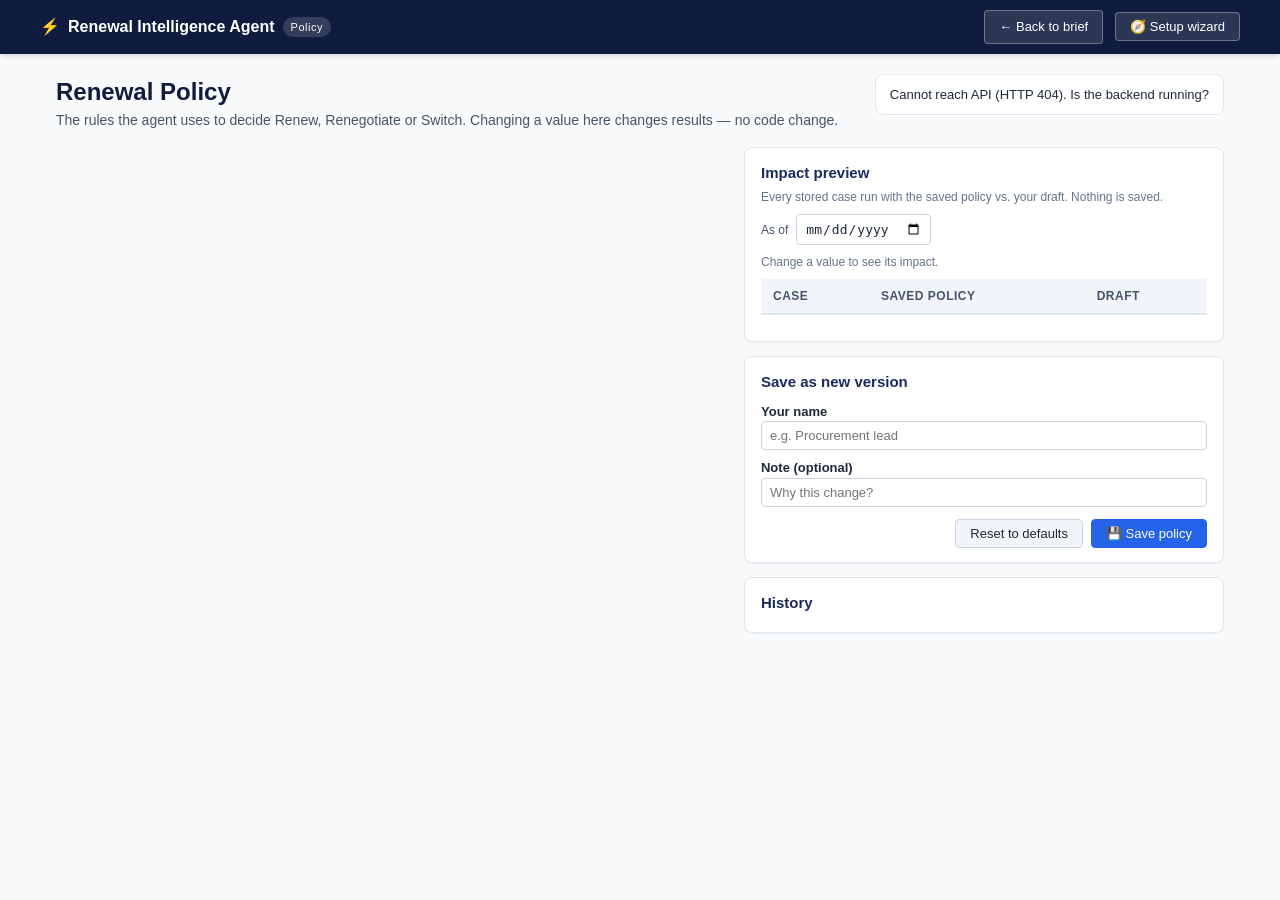
==== frontend/policy.html @ fc490378 "feat(M1.10): Policy settings page, first-run wizard and rule-check strip - policy.html/policy.js: gr" ====
<!DOCTYPE html>
<html lang="en">
<head>
  <meta charset="UTF-8">
  <meta name="viewport" content="width=device-width, initial-scale=1.0">
  <title>Renewal Policy — Settings</title>
  <link rel="stylesheet" href="style.css">
</head>
<body>

  <header class="top-nav">
    <div class="nav-container">
      <div class="nav-brand">
        <span class="agent-icon">⚡</span>
        <strong>Renewal Intelligence Agent</strong>
        <span class="poc-badge">Policy</span>
      </div>
      <div class="nav-controls">
        <a class="nav-link-btn" href="index.html">← Back to brief</a>
        <button id="wizardBtn" title="Answer the key questions step by step">🧭 Setup wizard</button>
      </div>
    </div>
  </header>

  <main class="policy-page">
    <section class="policy-head">
      <div>
        <h1>Renewal Policy</h1>
        <p class="subtitle">The rules the agent uses to decide Renew, Renegotiate or Switch. Changing a value here changes results — no code change.</p>
      </div>
      <div class="policy-version-box" id="versionBox">Loading…</div>
    </section>

    <div class="policy-layout">
      <form id="policyForm" class="policy-form" autocomplete="off">
        <!-- Groups rendered by policy.js -->
      </form>

      <aside class="policy-side">
        <div class="policy-card">
          <h3>Impact preview</h3>
          <p class="policy-muted">Every stored case run with the saved policy vs. your draft. Nothing is saved.</p>
          <label class="policy-inline">As of
            <input type="date" id="previewAsOf">
          </label>
          <div id="previewSummary" class="policy-muted">Change a value to see its impact.</div>
          <table class="data-table policy-preview-table" id="previewTable">
            <thead><tr><th>Case</th><th>Saved policy</th><th>Draft</th></tr></thead>
            <tbody></tbody>
          </table>
        </div>

        <div class="policy-card">
          <h3>Save as new version</h3>
          <label class="policy-field-label" for="savedBy">Your name</label>
          <input type="text" id="savedBy" class="policy-text" placeholder="e.g. Procurement lead" maxlength="80">
          <label class="policy-field-label" for="saveNote">Note (optional)</label>
          <input type="text" id="saveNote" class="policy-text" placeholder="Why this change?" maxlength="200">
          <div id="policyErrors" class="policy-errors" hidden></div>
          <div class="policy-actions">
            <button type="button" id="resetDefaultsBtn">Reset to defaults</button>
            <button type="button" id="saveBtn" class="btn-primary">💾 Save policy</button>
          </div>
          <div id="saveStatus" class="policy-muted"></div>
        </div>

        <div class="policy-card">
          <h3>History</h3>
          <ul id="historyList" class="policy-history"></ul>
        </div>
      </aside>
    </div>
  </main>

  <!-- First-run wizard -->
  <div id="wizardModal" class="flow-modal-backdrop" style="display: none;">
    <div class="flow-modal-dialog wizard-dialog">
      <div class="flow-modal-header">
        <div class="flow-modal-title">
          <span class="icon">🧭</span>
          <h3 id="wizardTitle">Set up your renewal policy</h3>
        </div>
        <button id="closeWizardBtn" class="flow-modal-close" title="Close">&times;</button>
      </div>
      <div class="flow-modal-body">
        <div class="wizard-progress" id="wizardProgress"></div>
        <div id="wizardStep"></div>
        <div class="policy-actions">
          <button type="button" id="wizardBackBtn">← Back</button>
          <button type="button" id="wizardNextBtn" class="btn-primary">Next →</button>
        </div>
      </div>
    </div>
  </div>

  <script src="policy.js"></script>
</body>
</html>
---- frontend/style.css ----
/* ==========================================================================
   IT Vendor Renewal — Executive Decision Brief Stylesheet
   Pure Vanilla CSS (No Frameworks)
   ========================================================================== */

:root {
  --navy-dark: #0f1c3f;
  --navy-primary: #1a2a5e;
  --navy-light: #2c3e75;
  --blue-accent: #2563eb;
  --blue-soft: #eff6ff;
  --slate-dark: #1e293b;
  --slate-medium: #475569;
  --slate-light: #64748b;
  --border-color: #e2e8f0;
  --bg-page: #f8fafc;
  --bg-card: #ffffff;
  
  /* Status Colors */
  --red-bg: #fee2e2;
  --red-text: #991b1b;
  --red-border: #fca5a5;
  
  --amber-bg: #fef3c7;
  --amber-text: #92400e;
  --amber-border: #fcd34d;
  
  --green-bg: #dcfce7;
  --green-text: #166534;
  --green-border: #86efac;

  --neutral-bg: #f1f5f9;
  --neutral-text: #334155;
  --neutral-border: #cbd5e1;

  --shadow-sm: 0 1px 2px 0 rgba(0, 0, 0, 0.05);
  --shadow-md: 0 4px 6px -1px rgba(0, 0, 0, 0.1), 0 2px 4px -2px rgba(0, 0, 0, 0.1);
  --radius-sm: 4px;
  --radius-md: 8px;
  --radius-lg: 12px;
}

* {
  box-sizing: border-box;
  margin: 0;
  padding: 0;
}

body {
  font-family: -apple-system, BlinkMacSystemFont, "Segoe UI", Roboto, Helvetica, Arial, sans-serif;
  color: var(--slate-dark);
  background-color: var(--bg-page);
  line-height: 1.5;
  font-size: 14px;
  -webkit-font-smoothing: antialiased;
}

/* ==========================================================================
   Top Navigation Bar & State Machine Audit
   ========================================================================== */

.top-nav {
  background-color: var(--navy-dark);
  color: #ffffff;
  padding: 10px 24px;
  position: sticky;
  top: 0;
  z-index: 100;
  box-shadow: var(--shadow-md);
}

.nav-container {
  max-width: 1200px;
  margin: 0 auto;
  display: flex;
  align-items: center;
  justify-content: space-between;
}

.nav-brand {
  display: flex;
  align-items: center;
  gap: 8px;
  font-size: 16px;
}

.poc-badge {
  background-color: rgba(255, 255, 255, 0.15);
  padding: 2px 8px;
  border-radius: 12px;
  font-size: 11px;
  letter-spacing: 0.5px;
}

.nav-controls {
  display: flex;
  align-items: center;
  gap: 12px;
}

.nav-controls label {
  font-size: 13px;
  color: #cbd5e1;
}

.nav-controls select {
  padding: 6px 12px;
  border-radius: var(--radius-sm);
  border: 1px solid rgba(255, 255, 255, 0.2);
  background: rgba(255, 255, 255, 0.1);
  color: #ffffff;
  font-size: 13px;
  outline: none;
  cursor: pointer;
}

.nav-controls input[type="date"] {
  padding: 5px 8px;
  border-radius: var(--radius-sm);
  border: 1px solid rgba(255, 255, 255, 0.2);
  background: rgba(255, 255, 255, 0.1);
  color: #ffffff;
  font-size: 13px;
  color-scheme: dark;
}

.nav-controls select option {
  background: var(--navy-dark);
  color: #ffffff;
}

button {
  padding: 6px 14px;
  border-radius: var(--radius-sm);
  border: 1px solid rgba(255, 255, 255, 0.3);
  background: rgba(255, 255, 255, 0.12);
  color: #ffffff;
  font-size: 13px;
  font-weight: 500;
  cursor: pointer;
  transition: all 0.2s ease;
}

button:hover {
  background: rgba(255, 255, 255, 0.25);
}

button.btn-primary {
  background-color: var(--blue-accent);
  border-color: var(--blue-accent);
}

button.btn-primary:hover {
  background-color: #1d4ed8;
}

/* State Machine Pipeline Execution Bar */
.pipeline-container {
  background: #ffffff;
  border-bottom: 1px solid var(--border-color);
  padding: 8px 24px;
  display: flex;
  align-items: center;
  gap: 16px;
  font-size: 12px;
}

.pipeline-title {
  font-weight: 600;
  color: var(--slate-medium);
  white-space: nowrap;
}

.pipeline-steps {
  display: flex;
  align-items: center;
  gap: 6px;
  flex-wrap: wrap;
}

.pipe-step {
  padding: 3px 8px;
  border-radius: var(--radius-sm);
  background: var(--neutral-bg);
  color: var(--slate-medium);
  border: 1px solid var(--border-color);
  font-weight: 500;
  font-size: 11px;
}

.pipe-step.active {
  background: var(--green-bg);
  color: var(--green-text);
  border-color: var(--green-border);
}

.pipe-arrow {
  color: var(--slate-light);
  font-size: 10px;
}

/* ==========================================================================
   Main Brief Document Container
   ========================================================================== */

.brief-container {
  max-width: 1160px;
  margin: 24px auto 48px auto;
  background-color: var(--bg-card);
  padding: 36px 48px;
  border-radius: var(--radius-md);
  box-shadow: var(--shadow-sm);
  border: 1px solid var(--border-color);
}

/* Document Header */
.doc-header {
  display: flex;
  justify-content: space-between;
  align-items: flex-start;
  padding-bottom: 20px;
  border-bottom: 2px solid var(--navy-dark);
}

.meta-tag {
  font-size: 11px;
  font-weight: 700;
  color: var(--slate-light);
  letter-spacing: 1px;
  text-transform: uppercase;
  margin-bottom: 4px;
}

.doc-header h1 {
  font-size: 26px;
  color: var(--navy-dark);
  font-weight: 700;
  letter-spacing: -0.5px;
}

.doc-header .subtitle {
  font-size: 15px;
  color: var(--slate-medium);
  margin-top: 4px;
}

.decision-box {
  background-color: var(--amber-bg);
  border: 2px solid var(--amber-border);
  border-radius: var(--radius-md);
  padding: 10px 20px;
  text-align: right;
  min-width: 200px;
}

.decision-label {
  display: block;
  font-size: 10px;
  font-weight: 700;
  letter-spacing: 0.8px;
  color: var(--amber-text);
  text-transform: uppercase;
}

.decision-value {
  display: block;
  font-size: 20px;
  font-weight: 800;
  color: var(--amber-text);
  text-transform: uppercase;
  letter-spacing: -0.3px;
}

.decision-box.renew {
  background-color: var(--green-bg);
  border-color: var(--green-border);
}
.decision-box.renew .decision-label,
.decision-box.renew .decision-value {
  color: var(--green-text);
}

.decision-box.switch {
  background-color: var(--red-bg);
  border-color: var(--red-border);
}
.decision-box.switch .decision-label,
.decision-box.switch .decision-value {
  color: var(--red-text);
}

/* Quick Stats Bar */
.quick-stats-grid {
  display: grid;
  grid-template-columns: repeat(4, 1fr);
  gap: 16px;
  margin: 24px 0 16px 0;
}

.stat-card {
  background: var(--neutral-bg);
  border: 1px solid var(--border-color);
  border-radius: var(--radius-md);
  padding: 14px 16px;
  display: flex;
  flex-direction: column;
}

.stat-card.highlight {
  background: #fff8f5;
  border-color: #fed7aa;
}

.stat-label {
  font-size: 11px;
  font-weight: 600;
  color: var(--slate-medium);
  text-transform: uppercase;
  letter-spacing: 0.5px;
}

.stat-number {
  font-size: 24px;
  font-weight: 800;
  color: var(--navy-dark);
  margin: 4px 0 2px 0;
}

.stat-sub {
  font-size: 12px;
  color: var(--slate-medium);
}

.alert-text {
  color: var(--red-text);
  font-weight: 600;
}

.positive-text {
  color: var(--green-text);
  font-weight: 600;
}

/* Metadata Strip */
.meta-strip {
  display: flex;
  background: #f8fafc;
  border: 1px solid var(--border-color);
  border-radius: var(--radius-sm);
  padding: 10px 16px;
  margin-bottom: 24px;
  justify-content: space-between;
  font-size: 13px;
  flex-wrap: wrap;
  gap: 12px;
}

.meta-item .meta-label {
  color: var(--slate-light);
  margin-right: 4px;
}

/* Executive Summary Alert Banner */
.executive-summary-banner {
  display: flex;
  gap: 16px;
  background-color: var(--blue-soft);
  border: 1px solid #bfdbfe;
  border-left: 5px solid var(--blue-accent);
  border-radius: var(--radius-md);
  padding: 16px 20px;
  margin-bottom: 28px;
}

.banner-icon {
  font-size: 24px;
  line-height: 1;
}

.banner-body h3 {
  font-size: 15px;
  font-weight: 700;
  color: var(--navy-dark);
  margin-bottom: 4px;
}

.banner-body p {
  font-size: 13.5px;
  color: var(--slate-dark);
  line-height: 1.5;
}

.decision-tags {
  display: flex;
  flex-wrap: wrap;
  gap: 6px;
  margin: 4px 0 8px;
}

.decision-tag {
  font-size: 11px;
  font-weight: 600;
  padding: 2px 8px;
  border-radius: 999px;
  background: #e2e8f0;
  color: #334155;
}

.decision-tag.warn { background: #fef3c7; color: #92400e; }
.decision-tag.high { background: #fee2e2; color: #991b1b; }

.decision-drivers {
  margin-top: 8px;
  font-size: 13px;
  color: var(--slate-dark);
}

.decision-drivers ul {
  margin: 4px 0 0 18px;
  padding: 0;
}

.decision-drivers li {
  margin-bottom: 2px;
}

/* ==========================================================================
   Section Formatting & Content Components
   ========================================================================== */

.brief-section {
  margin-bottom: 32px;
  padding-bottom: 24px;
  border-bottom: 1px solid var(--border-color);
}

.brief-section:last-of-type {
  border-bottom: none;
  margin-bottom: 16px;
}

.section-header {
  display: flex;
  align-items: center;
  gap: 10px;
  margin-bottom: 16px;
}

.section-num {
  background: var(--navy-dark);
  color: #ffffff;
  font-weight: 700;
  font-size: 13px;
  width: 24px;
  height: 24px;
  border-radius: 50%;
  display: flex;
  align-items: center;
  justify-content: center;
}

.section-header h2 {
  font-size: 17px;
  font-weight: 700;
  color: var(--navy-dark);
  flex-grow: 1;
}

.subheading {
  font-size: 13.5px;
  font-weight: 600;
  color: var(--slate-medium);
  margin-bottom: 10px;
  text-transform: uppercase;
  letter-spacing: 0.5px;
}

.two-column-layout {
  display: grid;
  grid-template-columns: 1fr 1fr;
  gap: 24px;
}

/* Tables */
.data-table {
  width: 100%;
  border-collapse: collapse;
  font-size: 13px;
  margin-bottom: 12px;
}

.data-table th {
  background-color: var(--neutral-bg);
  color: var(--slate-medium);
  text-align: left;
  padding: 8px 12px;
  font-weight: 600;
  border-bottom: 2px solid var(--border-color);
  font-size: 12px;
  text-transform: uppercase;
  letter-spacing: 0.5px;
}

.data-table td {
  padding: 8px 12px;
  border-bottom: 1px solid var(--border-color);
  color: var(--slate-dark);
}

.data-table tbody tr:hover {
  background-color: #f8fafc;
}

/* Status Badges */
.status-chip {
  font-size: 11px;
  font-weight: 700;
  padding: 3px 10px;
  border-radius: 12px;
  text-transform: uppercase;
  letter-spacing: 0.5px;
  display: inline-block;
}

.status-chip.high,
.status-chip.below,
.status-chip.critical {
  background-color: var(--red-bg);
  color: var(--red-text);
  border: 1px solid var(--red-border);
}

.status-chip.medium,
.status-chip.warn {
  background-color: var(--amber-bg);
  color: var(--amber-text);
  border: 1px solid var(--amber-border);
}

.status-chip.low,
.status-chip.good,
.status-chip.ok,
.status-chip.target {
  background-color: var(--green-bg);
  color: var(--green-text);
  border: 1px solid var(--green-border);
}

.status-chip.neutral {
  background-color: var(--neutral-bg);
  color: var(--neutral-text);
  border: 1px solid var(--neutral-border);
}

/* Exposure Cards */
.exposure-cards {
  background: var(--neutral-bg);
  border: 1px solid var(--border-color);
  border-radius: var(--radius-md);
  padding: 12px 16px;
  margin-bottom: 16px;
}

.exposure-row {
  display: flex;
  justify-content: space-between;
  align-items: center;
  padding: 8px 0;
  border-bottom: 1px solid var(--border-color);
}

.exposure-row:last-child {
  border-bottom: none;
}

.exposure-row.warn .exp-val {
  color: var(--red-text);
}

.exposure-row.target .exp-val {
  color: var(--green-text);
}

.callout-box {
  background-color: #fffdf5;
  border: 1px solid #fde68a;
  border-radius: var(--radius-md);
  padding: 12px 16px;
  font-size: 13px;
}

.callout-box ul {
  padding-left: 20px;
  margin-top: 6px;
}

.callout-box li {
  margin-bottom: 4px;
}

/* History Bar */
.history-metrics-bar {
  display: grid;
  grid-template-columns: repeat(4, 1fr);
  gap: 12px;
  margin-bottom: 16px;
}

.history-badge {
  background: var(--neutral-bg);
  border: 1px solid var(--border-color);
  border-radius: var(--radius-sm);
  padding: 10px 14px;
  display: flex;
  flex-direction: column;
}

.history-badge .lbl {
  font-size: 11px;
  color: var(--slate-medium);
  text-transform: uppercase;
}

.history-badge strong {
  font-size: 18px;
  color: var(--navy-dark);
}

/* Notes & Alert Boxes */
.notes-panel {
  background: var(--neutral-bg);
  border: 1px solid var(--border-color);
  border-radius: var(--radius-md);
  padding: 14px 18px;
}

.notes-panel h4 {
  font-size: 13px;
  font-weight: 700;
  text-transform: uppercase;
  color: var(--slate-medium);
  margin-bottom: 8px;
}

.notes-panel ul {
  padding-left: 18px;
}

.notes-panel li {
  margin-bottom: 8px;
  font-size: 13px;
  color: var(--slate-dark);
}

.alert-box-critical {
  background-color: var(--red-bg);
  border: 1px solid var(--red-border);
  border-left: 4px solid var(--red-text);
  border-radius: var(--radius-sm);
  padding: 12px 16px;
  margin-bottom: 16px;
  color: var(--red-text);
}

.alert-box-critical p {
  font-size: 13px;
  margin-top: 4px;
  color: #7f1d1d;
}

.flags-box {
  background: #f8fafc;
  border: 1px solid var(--border-color);
  border-radius: var(--radius-md);
  padding: 12px 16px;
}

.flags-box h4 {
  font-size: 12px;
  text-transform: uppercase;
  color: var(--slate-medium);
  margin-bottom: 8px;
}

.flag-item {
  display: flex;
  align-items: flex-start;
  gap: 8px;
  font-size: 12.5px;
  padding: 6px 0;
  border-bottom: 1px dashed var(--border-color);
}

.flag-item:last-child {
  border-bottom: none;
}

.flag-tag {
  font-size: 10px;
  font-weight: 700;
  padding: 2px 6px;
  border-radius: var(--radius-sm);
  background: #e2e8f0;
  white-space: nowrap;
}

.fallback-box {
  background: #f1f5f9;
  border: 1px solid var(--border-color);
  border-radius: var(--radius-sm);
  padding: 10px 14px;
  font-size: 12.5px;
  margin-top: 10px;
}

.objectives-list {
  padding-left: 20px;
}

.objectives-list li {
  margin-bottom: 8px;
  font-size: 13px;
}

/* Timeline Components */
.timeline-phases {
  display: flex;
  flex-direction: column;
  gap: 10px;
}

.phase-card {
  border: 1px solid var(--border-color);
  border-left: 4px solid var(--navy-primary);
  border-radius: var(--radius-sm);
  padding: 10px 14px;
  background: #ffffff;
}

.phase-head {
  display: flex;
  justify-content: space-between;
  font-size: 13px;
  font-weight: 700;
  color: var(--navy-dark);
}

.phase-dur {
  font-size: 11px;
  font-weight: 600;
  color: var(--slate-light);
}

.phase-desc {
  font-size: 12px;
  color: var(--slate-dark);
  margin-top: 4px;
}

.phase-owners {
  font-size: 11px;
  color: var(--blue-accent);
  margin-top: 4px;
}

/* Document Footer */
.doc-footer {
  display: flex;
  justify-content: space-between;
  padding-top: 16px;
  border-top: 1px solid var(--border-color);
  font-size: 11px;
  color: var(--slate-light);
}

/* ==========================================================================
   Print Optimization (@media print)
   ========================================================================== */

@media print {
  .no-print {
    display: none !important;
  }

  body {
    background-color: #ffffff !important;
    font-size: 11pt !important;
  }

  .brief-container {
    max-width: 100% !important;
    margin: 0 !important;
    padding: 0 !important;
    border: none !important;
    box-shadow: none !important;
  }

  .quick-stats-grid {
    gap: 8px !important;
  }

  .stat-card {
    padding: 8px 10px !important;
  }

  .stat-number {
    font-size: 18pt !important;
  }

  .brief-section {
    page-break-inside: avoid;
    margin-bottom: 20px !important;
    padding-bottom: 12px !important;
  }

  .two-column-layout {
    gap: 16px !important;
  }
}

/* Responsive adjustments for smaller screens */
@media screen and (max-width: 860px) {
  .brief-container {
    padding: 20px;
    margin: 12px;
  }

  .quick-stats-grid {
    grid-template-columns: 1fr 1fr;
  }

  .history-metrics-bar {
    grid-template-columns: 1fr 1fr;
  }

  .two-column-layout {
    grid-template-columns: 1fr;
  }

  .doc-header {
    flex-direction: column;
    gap: 16px;
  }
}


/* ==========================================================================
   Move Graph Flow Modal Styles
   ========================================================================== */

.flow-modal-backdrop {
  position: fixed;
  top: 0;
  left: 0;
  width: 100%;
  height: 100%;
  background: rgba(15, 23, 42, 0.7);
  backdrop-filter: blur(4px);
  z-index: 1000;
  display: flex;
  align-items: center;
  justify-content: center;
  padding: 20px;
}

.flow-modal-dialog {
  background: #ffffff;
  border-radius: var(--radius-lg);
  max-width: 960px;
  width: 100%;
  max-height: 88vh;
  display: flex;
  flex-direction: column;
  box-shadow: 0 20px 25px -5px rgba(0, 0, 0, 0.25);
  border: 1px solid var(--border-color);
  overflow: hidden;
}

.flow-modal-header {
  background: var(--navy-dark);
  color: #ffffff;
  padding: 16px 24px;
  display: flex;
  align-items: center;
  justify-content: space-between;
}

.flow-modal-title {
  display: flex;
  align-items: center;
  gap: 10px;
}

.flow-modal-title h3 {
  font-size: 16px;
  font-weight: 700;
  color: #ffffff;
}

.flow-modal-close {
  background: transparent;
  border: none;
  color: #94a3b8;
  font-size: 24px;
  cursor: pointer;
  line-height: 1;
  padding: 4px;
}

.flow-modal-close:hover {
  color: #ffffff;
  background: transparent;
}

.flow-modal-body {
  padding: 20px 24px;
  overflow-y: auto;
}

.flow-modal-desc {
  font-size: 13px;
  color: var(--slate-medium);
  margin-bottom: 16px;
  background: var(--neutral-bg);
  padding: 10px 14px;
  border-radius: var(--radius-sm);
  border-left: 3px solid var(--blue-accent);
}

.move-tabs {
  display: flex;
  gap: 8px;
  overflow-x: auto;
  padding-bottom: 12px;
  border-bottom: 2px solid var(--border-color);
  margin-bottom: 20px;
}

.move-tab-btn {
  background: var(--neutral-bg);
  color: var(--slate-dark);
  border: 1px solid var(--border-color);
  padding: 8px 14px;
  border-radius: var(--radius-sm);
  font-size: 12px;
  font-weight: 600;
  cursor: pointer;
  display: flex;
  align-items: center;
  gap: 6px;
  white-space: nowrap;
  transition: all 0.2s ease;
}

.move-tab-btn:hover {
  background: #e2e8f0;
}

.move-tab-btn.active {
  background: var(--navy-dark);
  color: #ffffff;
  border-color: var(--navy-dark);
}

.move-tab-btn .badge-pill {
  font-size: 10px;
  padding: 2px 6px;
  border-radius: 10px;
  background: rgba(0, 0, 0, 0.1);
}

.move-tab-btn.active .badge-pill {
  background: rgba(255, 255, 255, 0.2);
}

.move-detail-card {
  display: flex;
  flex-direction: column;
  gap: 16px;
}

.move-header-box {
  display: flex;
  justify-content: space-between;
  align-items: center;
  background: #f8fafc;
  padding: 12px 16px;
  border-radius: var(--radius-md);
  border: 1px solid var(--border-color);
}

.move-header-box h4 {
  font-size: 15px;
  color: var(--navy-dark);
}

.move-verb-tag {
  font-size: 11px;
  font-weight: 700;
  text-transform: uppercase;
  background: var(--blue-soft);
  color: var(--blue-accent);
  padding: 3px 8px;
  border-radius: var(--radius-sm);
}

.flow-section-title {
  font-size: 12px;
  font-weight: 700;
  text-transform: uppercase;
  color: var(--slate-medium);
  letter-spacing: 0.5px;
  margin-bottom: 8px;
}

.gates-grid {
  display: grid;
  grid-template-columns: repeat(auto-fit, minmax(280px, 1fr));
  gap: 10px;
  margin-bottom: 16px;
}

.gate-card {
  border: 1px solid #fde68a;
  background: #fffdf5;
  border-radius: var(--radius-sm);
  padding: 10px 14px;
}

.gate-head {
  display: flex;
  justify-content: space-between;
  font-size: 12px;
  font-weight: 700;
  color: var(--amber-text);
  margin-bottom: 4px;
}

.gate-desc {
  font-size: 12px;
  color: var(--slate-dark);
}

.actions-list {
  display: flex;
  flex-direction: column;
  gap: 8px;
}

.action-row {
  display: flex;
  align-items: flex-start;
  gap: 12px;
  padding: 10px 14px;
  border-radius: var(--radius-sm);
  border: 1px solid var(--border-color);
  background: #ffffff;
}

.action-row.executed {
  border-left: 4px solid #16a34a;
}

.action-row.skipped {
  border-left: 4px solid #94a3b8;
  background: #f8fafc;
  opacity: 0.85;
}

.action-status-badge {
  font-size: 10px;
  font-weight: 700;
  padding: 2px 6px;
  border-radius: var(--radius-sm);
  text-transform: uppercase;
  white-space: nowrap;
}

.action-status-badge.executed {
  background: var(--green-bg);
  color: var(--green-text);
}

.action-status-badge.skipped {
  background: #e2e8f0;
  color: #475569;
}

.action-info {
  flex-grow: 1;
}

.action-title {
  display: flex;
  justify-content: space-between;
  font-size: 12.5px;
  font-weight: 700;
  color: var(--navy-dark);
}

.action-duration {
  font-size: 11px;
  font-weight: 500;
  color: var(--slate-light);
}

.action-detail {
  font-size: 12px;
  margin-top: 3px;
  color: var(--slate-dark);
}

.action-skip-reason {
  font-size: 12px;
  color: #64748b;
  font-style: italic;
  margin-top: 3px;
}


/* Move Header Card */
.move-header-card {
  background: #f8fafc;
  padding: 16px 20px;
  border-radius: var(--radius-md);
  border: 1px solid var(--border-color);
  margin-bottom: 16px;
}

.move-header-top {
  display: flex;
  align-items: center;
  gap: 10px;
  margin-bottom: 8px;
}

.move-id-badge {
  font-size: 11px;
  font-weight: 800;
  background: var(--navy-dark);
  color: #ffffff;
  padding: 3px 8px;
  border-radius: var(--radius-sm);
  letter-spacing: 0.5px;
}

.move-title {
  font-size: 15px;
  color: var(--navy-dark);
  font-weight: 700;
  flex-grow: 1;
}

.move-summary {
  font-size: 13px;
  color: var(--slate-dark);
  margin-bottom: 10px;
}

.move-stats-bar {
  display: flex;
  gap: 8px;
}

.stat-pill {
  font-size: 11px;
  font-weight: 600;
  padding: 3px 10px;
  border-radius: 10px;
}

.stat-pill.executed {
  background: var(--green-bg);
  color: var(--green-text);
}

.stat-pill.skipped {
  background: #e2e8f0;
  color: #475569;
}

.stat-pill.gates {
  background: #fef3c7;
  color: #92400e;
}

/* Move Section Labels */
.move-section-label {
  font-size: 12px;
  font-weight: 700;
  text-transform: uppercase;
  color: var(--slate-medium);
  letter-spacing: 0.5px;
  margin-bottom: 8px;
  margin-top: 4px;
}

/* Gate cards - passed vs failed */
.gate-card.gate-passed {
  border-color: #bbf7d0;
  background: #f0fdf4;
}

.gate-card.gate-failed {
  border-color: #fca5a5;
  background: #fef2f2;
}

.gate-header {
  display: flex;
  justify-content: space-between;
  margin-bottom: 4px;
}

.gate-id {
  font-size: 11px;
  font-weight: 700;
  color: var(--slate-medium);
}

.gate-icon {
  font-size: 14px;
}

.gate-name {
  font-size: 13px;
  font-weight: 600;
  color: var(--navy-dark);
  margin-bottom: 2px;
}

.gate-decision {
  font-size: 12px;
  color: var(--slate-dark);
}

.gate-details {
  font-size: 11px;
  color: #64748b;
  margin-top: 4px;
  font-style: italic;
}

/* Action row refinements */
.action-status-icon {
  font-size: 16px;
  line-height: 1;
  flex-shrink: 0;
  padding-top: 2px;
}

.action-id-name {
  display: flex;
  align-items: center;
  gap: 8px;
}

.action-id {
  font-size: 11px;
  font-weight: 700;
  color: var(--slate-medium);
  background: #e2e8f0;
  padding: 1px 6px;
  border-radius: 3px;
}

.action-name {
  font-size: 13px;
  font-weight: 600;
  color: var(--navy-dark);
}

.action-output {
  font-size: 12px;
  color: var(--slate-dark);
  margin-top: 4px;
}

.move-empty-state {
  text-align: center;
  padding: 40px 20px;
  color: var(--slate-medium);
}

.tab-move-id {
  font-weight: 700;
}

.tab-move-stats {
  font-size: 10px;
  opacity: 0.8;
}


/* ==========================================================================
   M1 — Policy: rule-check strip (brief) and settings page
   ========================================================================== */

.nav-link-btn {
  padding: 6px 14px;
  border-radius: var(--radius-sm);
  border: 1px solid rgba(255, 255, 255, 0.3);
  background: rgba(255, 255, 255, 0.12);
  color: #ffffff;
  font-size: 13px;
  font-weight: 500;
  text-decoration: none;
}
.nav-link-btn:hover { background: rgba(255, 255, 255, 0.25); }

/* Default-policy notice above the brief */
.policy-notice {
  max-width: 1200px;
  margin: 12px auto 0;
  padding: 8px 14px;
  border: 1px solid var(--amber-border);
  background: var(--amber-bg);
  color: var(--amber-text);
  border-radius: var(--radius-md);
  font-size: 13px;
}
.policy-notice a { color: inherit; font-weight: 600; }

/* Rule-check strip under the decision */
.rule-strip {
  margin-top: 10px;
  padding-top: 8px;
  border-top: 1px dashed var(--border-color);
}
.rule-strip-head {
  display: flex;
  flex-wrap: wrap;
  justify-content: space-between;
  gap: 6px;
  font-size: 12px;
  color: var(--slate-medium);
  margin-bottom: 6px;
}
.rule-strip-head a { color: var(--blue-accent); text-decoration: none; }
.rule-checks {
  display: flex;
  flex-wrap: wrap;
  gap: 6px;
}
.rule-check {
  font-size: 11.5px;
  padding: 3px 9px;
  border-radius: 999px;
  border: 1px solid var(--green-border);
  background: var(--green-bg);
  color: var(--green-text);
  cursor: default;
}
.rule-check.failed {
  border-color: var(--red-border);
  background: var(--red-bg);
  color: var(--red-text);
}
.rule-check .rc-actual { font-weight: 600; }
.rule-decided-by {
  margin-top: 6px;
  font-size: 12.5px;
  color: var(--slate-medium);
}

/* Settings page */
.policy-page {
  max-width: 1200px;
  margin: 20px auto;
  padding: 0 16px;
}
.policy-head {
  display: flex;
  justify-content: space-between;
  align-items: flex-start;
  gap: 16px;
  margin-bottom: 16px;
}
.policy-head h1 { font-size: 24px; color: var(--navy-dark); }
.policy-head .subtitle { color: var(--slate-medium); }
.policy-version-box {
  display: flex;
  flex-direction: column;
  min-width: 220px;
  padding: 10px 14px;
  border-radius: var(--radius-md);
  border: 1px solid var(--border-color);
  background: var(--bg-card);
  font-size: 13px;
}
.policy-version-box span { color: var(--slate-light); font-size: 12px; }
.policy-version-box.warn { background: var(--amber-bg); border-color: var(--amber-border); color: var(--amber-text); }
.policy-version-box.warn span { color: var(--amber-text); }

.policy-layout {
  display: grid;
  grid-template-columns: minmax(0, 1.4fr) minmax(0, 1fr);
  gap: 16px;
  align-items: start;
}
.policy-form { display: flex; flex-direction: column; gap: 14px; }
.policy-group, .policy-card {
  background: var(--bg-card);
  border: 1px solid var(--border-color);
  border-radius: var(--radius-md);
  padding: 14px 16px;
  box-shadow: var(--shadow-sm);
}
.policy-group legend {
  font-weight: 700;
  color: var(--navy-primary);
  padding: 0 6px;
}
.policy-card h3 { font-size: 15px; color: var(--navy-primary); margin-bottom: 4px; }
.policy-side { display: flex; flex-direction: column; gap: 14px; position: sticky; top: 64px; }
.policy-muted { color: var(--slate-light); font-size: 12px; }
.policy-row {
  display: grid;
  grid-template-columns: minmax(0, 1fr) 210px;
  gap: 2px 12px;
  padding: 8px 6px;
  border-top: 1px solid var(--neutral-bg);
  border-radius: var(--radius-sm);
}
.policy-row.changed { background: var(--blue-soft); }
.policy-row .policy-help { grid-column: 1 / -1; color: var(--slate-light); font-size: 12px; }
.policy-default { color: var(--amber-text); font-weight: 600; margin-left: 4px; }
.policy-field-label { font-weight: 600; font-size: 13px; color: var(--slate-dark); align-self: center; }
.policy-card .policy-field-label { display: block; margin-top: 8px; }
.policy-page select, .policy-text, .policy-inline input {
  width: 100%;
  padding: 6px 8px;
  border: 1px solid var(--neutral-border);
  border-radius: var(--radius-sm);
  background: #ffffff;
  color: var(--slate-dark);
  font-size: 13px;
}
.policy-inline { display: flex; align-items: center; gap: 8px; font-size: 12px; color: var(--slate-medium); margin: 8px 0; }
.policy-inline input { width: auto; }
.policy-preview-table { margin-top: 8px; font-size: 12px; }
.policy-preview-table tr.preview-changed td { background: #fff7ed; }

.policy-page button, .wizard-dialog button:not(.flow-modal-close) {
  border: 1px solid var(--neutral-border);
  background: var(--neutral-bg);
  color: var(--slate-dark);
}
.policy-page button:hover, .wizard-dialog button:not(.flow-modal-close):hover { background: #e2e8f0; }
.policy-page button.btn-primary, .wizard-dialog button.btn-primary { background: var(--blue-accent); border-color: var(--blue-accent); color: #ffffff; }
.policy-page button.btn-primary:hover, .wizard-dialog button.btn-primary:hover { background: #1d4ed8; }
.policy-page button:disabled, .wizard-dialog button:disabled { opacity: 0.5; cursor: default; }
.policy-actions { display: flex; justify-content: flex-end; gap: 8px; margin-top: 12px; }
.policy-errors {
  margin-top: 10px;
  padding: 8px 10px;
  border: 1px solid var(--red-border);
  background: var(--red-bg);
  color: var(--red-text);
  border-radius: var(--radius-sm);
  font-size: 12.5px;
}
.policy-errors ul { margin: 4px 0 0 16px; }
.policy-history { list-style: none; display: flex; flex-direction: column; gap: 8px; font-size: 13px; }
.policy-history li { padding-bottom: 8px; border-bottom: 1px solid var(--neutral-bg); }
.policy-page button.link-btn { border: none; background: none; color: var(--blue-accent); padding: 2px 0; font-size: 12px; }

/* Wizard */
.wizard-dialog { max-width: 560px; }
.wizard-progress { font-size: 12px; color: var(--slate-light); margin-bottom: 6px; }
.wizard-question { font-size: 16px; color: var(--navy-dark); margin-bottom: 4px; }
.wizard-choices { display: flex; flex-wrap: wrap; gap: 8px; margin-top: 12px; }
.wizard-dialog button.wizard-choice { display: flex; flex-direction: column; align-items: center; min-width: 84px; padding: 8px 12px; }
.wizard-dialog button.wizard-choice.selected { background: var(--blue-soft); border-color: var(--blue-accent); color: var(--blue-accent); font-weight: 700; }
.wizard-rec { font-size: 10px; font-weight: 600; color: var(--green-text); }

@media screen and (max-width: 860px) {
  .policy-layout { grid-template-columns: 1fr; }
  .policy-side { position: static; }
  .policy-head { flex-direction: column; }
  .policy-row { grid-template-columns: 1fr; }
}

@media print {
  .rule-strip-head a { display: none; }
}
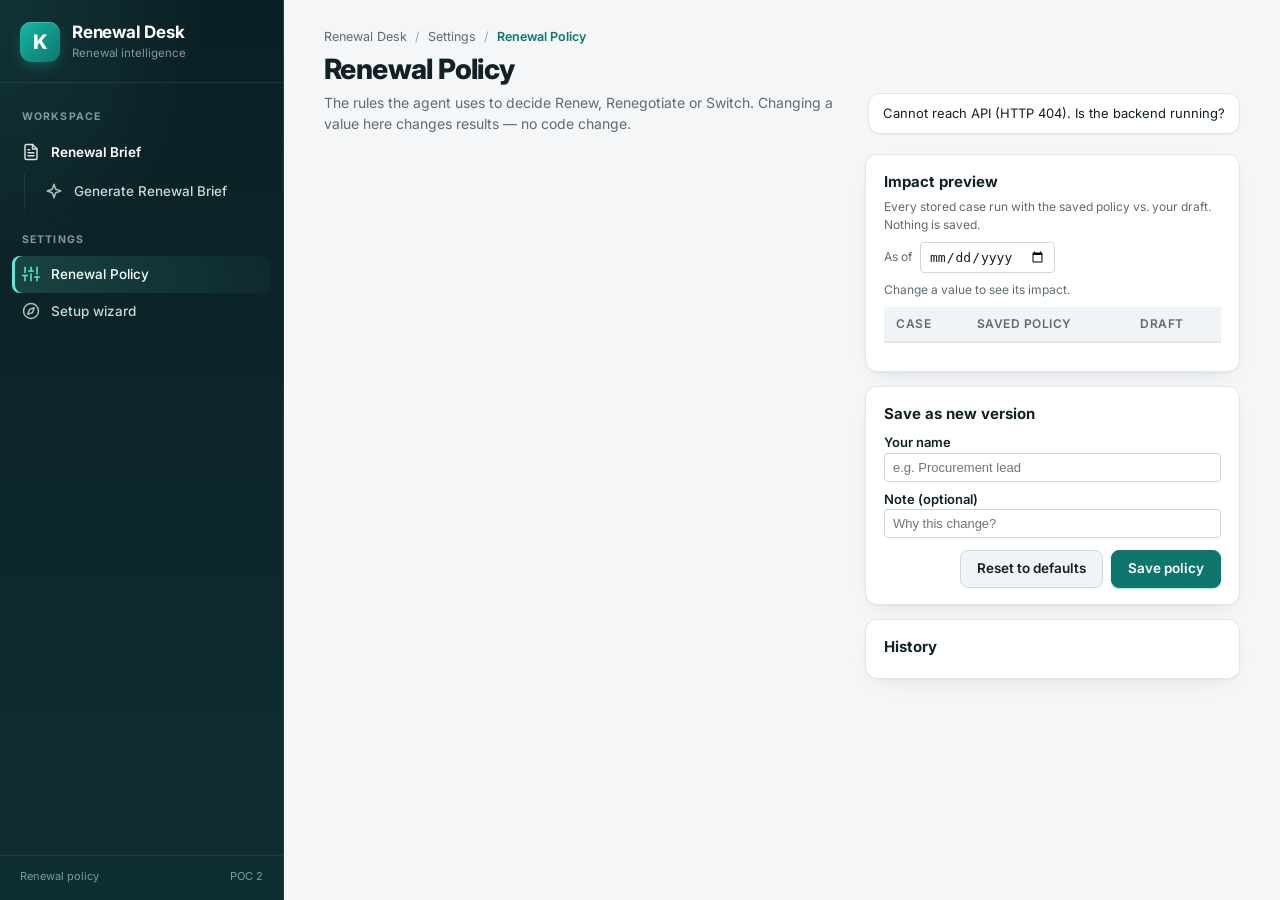
==== commit 65b269a8: "feat(ui): Redesign Renewal Desk with sidebar shell, start screen and tour A new look and a clearer f" ====
--- a/frontend/policy.html
+++ b/frontend/policy.html
@@ -3,81 +3,129 @@
 <head>
   <meta charset="UTF-8">
   <meta name="viewport" content="width=device-width, initial-scale=1.0">
-  <title>Renewal Policy — Settings</title>
+  <title>Renewal Policy · Renewal Desk</title>
+  <link rel="preconnect" href="https://fonts.googleapis.com">
+  <link rel="preconnect" href="https://fonts.gstatic.com" crossorigin>
+  <link rel="stylesheet" href="https://fonts.googleapis.com/css2?family=Inter:wght@400;500;600;700;800&display=swap">
   <link rel="stylesheet" href="style.css">
 </head>
 <body>
+<div class="app-shell">
 
-  <header class="top-nav">
-    <div class="nav-container">
-      <div class="nav-brand">
-        <span class="agent-icon">⚡</span>
-        <strong>Renewal Intelligence Agent</strong>
-        <span class="poc-badge">Policy</span>
+  <!-- ============ Sidebar ============ -->
+  <aside class="sidebar" id="sidebar">
+    <a class="sb-brand" href="index.html">
+      <span class="sb-logo" aria-label="Kozmo">K</span>
+      <span>
+        <span class="sb-brand-name">Renewal Desk</span>
+        <span class="sb-brand-sub">Renewal intelligence</span>
+      </span>
+    </a>
+
+    <nav class="sb-nav">
+      <div class="sb-group-label">Workspace</div>
+
+      <div class="sb-parent">
+        <svg viewBox="0 0 24 24" fill="none" stroke="currentColor" stroke-width="2" stroke-linecap="round" stroke-linejoin="round"><path d="M14 2H6a2 2 0 0 0-2 2v16a2 2 0 0 0 2 2h12a2 2 0 0 0 2-2V8z"/><path d="M14 2v6h6"/><path d="M16 13H8"/><path d="M16 17H8"/><path d="M10 9H8"/></svg>
+        <span>Renewal Brief</span>
       </div>
-      <div class="nav-controls">
-        <a class="nav-link-btn" href="index.html">← Back to brief</a>
-        <button id="wizardBtn" title="Answer the key questions step by step">🧭 Setup wizard</button>
+      <div class="sb-sub">
+        <a class="sb-link" href="index.html">
+          <svg viewBox="0 0 24 24" fill="none" stroke="currentColor" stroke-width="2" stroke-linecap="round" stroke-linejoin="round"><path d="m12 3-1.9 5.8a2 2 0 0 1-1.3 1.3L3 12l5.8 1.9a2 2 0 0 1 1.3 1.3L12 21l1.9-5.8a2 2 0 0 1 1.3-1.3L21 12l-5.8-1.9a2 2 0 0 1-1.3-1.3Z"/></svg>
+          <span>Generate Renewal Brief</span>
+        </a>
       </div>
+
+      <div class="sb-group-label">Settings</div>
+      <a class="sb-link active" href="policy.html" aria-current="page">
+        <svg viewBox="0 0 24 24" fill="none" stroke="currentColor" stroke-width="2" stroke-linecap="round" stroke-linejoin="round"><line x1="4" y1="21" x2="4" y2="14"/><line x1="4" y1="10" x2="4" y2="3"/><line x1="12" y1="21" x2="12" y2="12"/><line x1="12" y1="8" x2="12" y2="3"/><line x1="20" y1="21" x2="20" y2="16"/><line x1="20" y1="12" x2="20" y2="3"/><line x1="1" y1="14" x2="7" y2="14"/><line x1="9" y1="8" x2="15" y2="8"/><line x1="17" y1="16" x2="23" y2="16"/></svg>
+        <span>Renewal Policy</span>
+      </a>
+      <button type="button" class="sb-link" id="wizardBtn" title="Answer the key questions step by step">
+        <svg viewBox="0 0 24 24" fill="none" stroke="currentColor" stroke-width="2" stroke-linecap="round" stroke-linejoin="round"><circle cx="12" cy="12" r="10"/><polygon points="16.24 7.76 14.12 14.12 7.76 16.24 9.88 9.88 16.24 7.76"/></svg>
+        <span>Setup wizard</span>
+      </button>
+    </nav>
+
+    <div class="sb-footer">
+      <span>Renewal policy</span>
+      <span>POC 2</span>
     </div>
-  </header>
+  </aside>
+  <div class="sb-backdrop" id="sbBackdrop"></div>
 
-  <main class="policy-page">
-    <section class="policy-head">
+  <!-- ============ Main ============ -->
+  <div class="app-main">
+
+    <div class="mobile-bar">
+      <button type="button" class="icon-btn" id="sbToggle" aria-label="Open menu">
+        <svg viewBox="0 0 24 24" fill="none" stroke="currentColor" stroke-width="2" stroke-linecap="round" stroke-linejoin="round"><line x1="3" y1="6" x2="21" y2="6"/><line x1="3" y1="12" x2="21" y2="12"/><line x1="3" y1="18" x2="21" y2="18"/></svg>
+      </button>
+      <strong>Renewal Desk</strong>
+    </div>
+
+    <header class="page-header">
       <div>
-        <h1>Renewal Policy</h1>
-        <p class="subtitle">The rules the agent uses to decide Renew, Renegotiate or Switch. Changing a value here changes results — no code change.</p>
+        <nav class="breadcrumb" aria-label="Breadcrumb">
+          <span>Renewal Desk</span><span class="sep">/</span>
+          <span>Settings</span><span class="sep">/</span>
+          <span class="current">Renewal Policy</span>
+        </nav>
+        <h1 class="page-title">Renewal Policy</h1>
+        <p class="page-subtitle">The rules the agent uses to decide Renew, Renegotiate or Switch. Changing a value here changes results — no code change.</p>
       </div>
       <div class="policy-version-box" id="versionBox">Loading…</div>
-    </section>
+    </header>
 
-    <div class="policy-layout">
-      <form id="policyForm" class="policy-form" autocomplete="off">
-        <!-- Groups rendered by policy.js -->
-      </form>
+    <main class="policy-page">
+      <div class="policy-layout">
+        <form id="policyForm" class="policy-form" autocomplete="off">
+          <!-- Groups rendered by policy.js -->
+        </form>
 
-      <aside class="policy-side">
-        <div class="policy-card">
-          <h3>Impact preview</h3>
-          <p class="policy-muted">Every stored case run with the saved policy vs. your draft. Nothing is saved.</p>
-          <label class="policy-inline">As of
-            <input type="date" id="previewAsOf">
-          </label>
-          <div id="previewSummary" class="policy-muted">Change a value to see its impact.</div>
-          <table class="data-table policy-preview-table" id="previewTable">
-            <thead><tr><th>Case</th><th>Saved policy</th><th>Draft</th></tr></thead>
-            <tbody></tbody>
-          </table>
-        </div>
+        <aside class="policy-side">
+          <div class="policy-card">
+            <h3>Impact preview</h3>
+            <p class="policy-muted">Every stored case run with the saved policy vs. your draft. Nothing is saved.</p>
+            <label class="policy-inline">As of
+              <input type="date" id="previewAsOf">
+            </label>
+            <div id="previewSummary" class="policy-muted">Change a value to see its impact.</div>
+            <table class="data-table policy-preview-table" id="previewTable">
+              <thead><tr><th>Case</th><th>Saved policy</th><th>Draft</th></tr></thead>
+              <tbody></tbody>
+            </table>
+          </div>
 
-        <div class="policy-card">
-          <h3>Save as new version</h3>
-          <label class="policy-field-label" for="savedBy">Your name</label>
-          <input type="text" id="savedBy" class="policy-text" placeholder="e.g. Procurement lead" maxlength="80">
-          <label class="policy-field-label" for="saveNote">Note (optional)</label>
-          <input type="text" id="saveNote" class="policy-text" placeholder="Why this change?" maxlength="200">
-          <div id="policyErrors" class="policy-errors" hidden></div>
-          <div class="policy-actions">
-            <button type="button" id="resetDefaultsBtn">Reset to defaults</button>
-            <button type="button" id="saveBtn" class="btn-primary">💾 Save policy</button>
+          <div class="policy-card">
+            <h3>Save as new version</h3>
+            <label class="policy-field-label" for="savedBy">Your name</label>
+            <input type="text" id="savedBy" class="policy-text" placeholder="e.g. Procurement lead" maxlength="80">
+            <label class="policy-field-label" for="saveNote">Note (optional)</label>
+            <input type="text" id="saveNote" class="policy-text" placeholder="Why this change?" maxlength="200">
+            <div id="policyErrors" class="policy-errors" hidden></div>
+            <div class="policy-actions">
+              <button type="button" id="resetDefaultsBtn">Reset to defaults</button>
+              <button type="button" id="saveBtn" class="btn-primary">Save policy</button>
+            </div>
+            <div id="saveStatus" class="policy-muted"></div>
           </div>
-          <div id="saveStatus" class="policy-muted"></div>
-        </div>
 
-        <div class="policy-card">
-          <h3>History</h3>
-          <ul id="historyList" class="policy-history"></ul>
-        </div>
-      </aside>
-    </div>
-  </main>
+          <div class="policy-card">
+            <h3>History</h3>
+            <ul id="historyList" class="policy-history"></ul>
+          </div>
+        </aside>
+      </div>
+    </main>
+  </div>
+</div>
 
   <!-- First-run wizard -->
   <div id="wizardModal" class="flow-modal-backdrop" style="display: none;">
     <div class="flow-modal-dialog wizard-dialog">
       <div class="flow-modal-header">
         <div class="flow-modal-title">
-          <span class="icon">🧭</span>
           <h3 id="wizardTitle">Set up your renewal policy</h3>
         </div>
         <button id="closeWizardBtn" class="flow-modal-close" title="Close">&times;</button>
@@ -94,5 +142,6 @@
   </div>
 
   <script src="policy.js"></script>
+  <script src="shell.js"></script>
 </body>
 </html>
--- a/frontend/style.css
+++ b/frontend/style.css
@@ -1,43 +1,72 @@
 /* ==========================================================================
-   IT Vendor Renewal — Executive Decision Brief Stylesheet
+   Renewal Desk â€” Stylesheet
    Pure Vanilla CSS (No Frameworks)
    ========================================================================== */
 
 :root {
-  --navy-dark: #0f1c3f;
-  --navy-primary: #1a2a5e;
-  --navy-light: #2c3e75;
-  --blue-accent: #2563eb;
-  --blue-soft: #eff6ff;
-  --slate-dark: #1e293b;
-  --slate-medium: #475569;
-  --slate-light: #64748b;
-  --border-color: #e2e8f0;
-  --bg-page: #f8fafc;
-  --bg-card: #ffffff;
-  
-  /* Status Colors */
-  --red-bg: #fee2e2;
-  --red-text: #991b1b;
-  --red-border: #fca5a5;
-  
-  --amber-bg: #fef3c7;
-  --amber-text: #92400e;
-  --amber-border: #fcd34d;
-  
-  --green-bg: #dcfce7;
-  --green-text: #166534;
-  --green-border: #86efac;
-
-  --neutral-bg: #f1f5f9;
-  --neutral-text: #334155;
-  --neutral-border: #cbd5e1;
-
-  --shadow-sm: 0 1px 2px 0 rgba(0, 0, 0, 0.05);
-  --shadow-md: 0 4px 6px -1px rgba(0, 0, 0, 0.1), 0 2px 4px -2px rgba(0, 0, 0, 0.1);
+  /* ======================================================================
+     Palette - "Deep teal & clean slate" (light only)
+     One confident brand colour, crisp neutrals, clearly separated statuses.
+     ====================================================================== */
+
+  /* Neutrals */
+  --bg: #f4f6f8;        /* page background */
+  --paper: #ffffff;     /* cards and panels */
+  --ink: #122126;       /* main text, dark surfaces */
+  --muted: #5d6b73;     /* secondary text */
+  --line: #e2e7eb;      /* borders and dividers */
+  --grey: #98a4ab;      /* arrows, not applicable, skipped */
+  --head-bg: #f1f4f6;   /* table headers */
+  --hover-bg: #f7f9fa;  /* row hover */
+
+  /* Brand - deep teal */
+  --brand: #0f766e;
+  --brand-hover: #0c5f58;
+  --brand-pale: #e3f4f1;
+  --brand-border: #a9dcd3;
+
+  /* Status - strong (text, borders) + pale (fills) */
+  --green: #15803d;  --pale: #e8f6ec;  --green-border: #b6e2c3;   /* good / works */
+  --amber: #b45309;  --sand: #fff4e5;  --amber-border: #f6d39d;   /* caution / partly */
+  --red:   #c0362c;  --rose: #fdecea;  --red-border: #f4c2bc;     /* risk / fails */
+  --blue:  #3657c8;  --sky:  #edf1fd;  --blue-border: #c8d3f7;    /* info / gates */
+
+  --spot: #f59e0b;      /* tour and attention highlight */
+
+  /* Older names, mapped onto the palette */
+  --green-hover: var(--brand-hover);
+  --navy-dark: var(--ink);
+  --navy-primary: var(--ink);
+  --navy-light: var(--brand);
+  --blue-accent: var(--brand);
+  --blue-soft: var(--brand-pale);
+  --slate-dark: var(--ink);
+  --slate-medium: var(--muted);
+  --slate-light: var(--muted);
+  --border-color: var(--line);
+  --bg-page: var(--bg);
+  --bg-card: var(--paper);
+  --red-bg: var(--rose);    --red-text: var(--red);
+  --amber-bg: var(--sand);  --amber-text: var(--amber);
+  --green-bg: var(--pale);  --green-text: var(--green);
+  --neutral-bg: var(--head-bg); --neutral-text: var(--ink); --neutral-border: #cfd7dc;
+
+  --shadow-sm: 0 1px 2px 0 rgba(18, 33, 38, 0.05);
+  --shadow-md: 0 4px 8px -2px rgba(18, 33, 38, 0.10), 0 2px 4px -2px rgba(18, 33, 38, 0.06);
+  --shadow-card: 0 1px 2px rgba(18, 33, 38, 0.04), 0 8px 24px -12px rgba(18, 33, 38, 0.14);
   --radius-sm: 4px;
   --radius-md: 8px;
   --radius-lg: 12px;
+  --radius-xl: 16px;
+
+  /* App shell - midnight-teal sidebar with mint accents */
+  --sidebar-w: 284px;
+  --sb-bg-top: #0a1f24;
+  --sb-bg-bottom: #0f2e31;
+  --sb-text: #c9d8d9;
+  --sb-muted: #7f9a9c;
+  --sb-accent: #5eead4;
+  --sb-line: rgba(255, 255, 255, 0.08);
 }
 
 * {
@@ -47,7 +76,7 @@
 }
 
 body {
-  font-family: -apple-system, BlinkMacSystemFont, "Segoe UI", Roboto, Helvetica, Arial, sans-serif;
+  font-family: "Inter", -apple-system, BlinkMacSystemFont, "Segoe UI", Roboto, Helvetica, Arial, sans-serif;
   color: var(--slate-dark);
   background-color: var(--bg-page);
   line-height: 1.5;
@@ -55,148 +84,415 @@
   -webkit-font-smoothing: antialiased;
 }
 
+[hidden] { display: none !important; }
+
 /* ==========================================================================
-   Top Navigation Bar & State Machine Audit
+   Buttons
    ========================================================================== */
 
-.top-nav {
-  background-color: var(--navy-dark);
+button {
+  display: inline-flex;
+  align-items: center;
+  justify-content: center;
+  gap: 8px;
+  padding: 9px 16px;
+  border-radius: var(--radius-md);
+  border: 1px solid var(--neutral-border);
+  background: #ffffff;
+  color: var(--slate-dark);
+  font-family: inherit;
+  font-size: 13.5px;
+  font-weight: 600;
+  line-height: 1.3;
+  cursor: pointer;
+  transition: background 0.15s ease, border-color 0.15s ease, box-shadow 0.15s ease, color 0.15s ease;
+}
+button:hover { background: var(--neutral-bg); border-color: #c3ccd2; }
+button:focus-visible { outline: none; box-shadow: 0 0 0 3px rgba(15, 118, 110, 0.25); }
+button svg { width: 16px; height: 16px; flex-shrink: 0; }
+button:disabled, button:disabled:hover { opacity: 0.5; cursor: not-allowed; }
+
+button.btn-primary {
+  background: var(--blue-accent);
+  border-color: var(--blue-accent);
   color: #ffffff;
-  padding: 10px 24px;
-  position: sticky;
-  top: 0;
-  z-index: 100;
-  box-shadow: var(--shadow-md);
-}
-
-.nav-container {
-  max-width: 1200px;
-  margin: 0 auto;
+  box-shadow: 0 1px 2px rgba(15, 118, 110, 0.3);
+}
+button.btn-primary:hover { background: var(--green-hover); border-color: var(--green-hover); }
+
+button.btn-dark {
+  background: var(--navy-dark);
+  border-color: var(--navy-dark);
+  color: #ffffff;
+}
+button.btn-dark:hover { background: #1f363d; border-color: #1f363d; }
+
+/* Generate brief: inputs changed, not generated yet */
+button.btn-dark.needs-generate {
+  background: var(--brand);
+  border-color: var(--brand);
+  animation: generate-pulse 1.4s ease-in-out infinite;
+}
+@keyframes generate-pulse {
+  0%, 100% { box-shadow: 0 0 0 0 rgba(15, 118, 110, 0.45); }
+  50%      { box-shadow: 0 0 0 6px rgba(15, 118, 110, 0); }
+}
+
+/* Generate brief: running — swap the sparkle icon for a spinner */
+button.btn-dark.is-generating,
+button.btn-dark.is-generating:disabled { opacity: 1; cursor: progress; }
+button.btn-dark.is-generating svg { display: none; }
+button.btn-dark.is-generating::before {
+  content: "";
+  width: 14px; height: 14px;
+  border: 2px solid rgba(255, 255, 255, 0.35);
+  border-top-color: #fff;
+  border-radius: 50%;
+  animation: generate-spin 0.7s linear infinite;
+}
+@keyframes generate-spin { to { transform: rotate(360deg); } }
+@media (prefers-reduced-motion: reduce) {
+  button.btn-dark.needs-generate { animation: none; box-shadow: 0 0 0 3px rgba(15, 118, 110, 0.3); }
+}
+
+/* ==========================================================================
+   App Shell — Sidebar
+   ========================================================================== */
+
+.app-shell { min-height: 100vh; }
+
+.sidebar {
+  position: fixed;
+  inset: 0 auto 0 0;
+  width: var(--sidebar-w);
+  display: flex;
+  flex-direction: column;
+  background:
+    radial-gradient(120% 50% at 0% 0%, rgba(94, 234, 212, 0.10) 0%, transparent 60%),
+    linear-gradient(180deg, var(--sb-bg-top) 0%, var(--sb-bg-bottom) 100%);
+  color: var(--sb-text);
+  border-right: 1px solid var(--sb-line);
+  z-index: 300;
+  transition: transform 0.25s ease;
+}
+
+.sb-brand {
   display: flex;
   align-items: center;
+  gap: 12px;
+  padding: 22px 20px 20px;
+  border-bottom: 1px solid var(--sb-line);
+  text-decoration: none;
+}
+.sb-logo {
+  width: 40px;
+  height: 40px;
+  border-radius: 11px;
+  display: grid;
+  place-items: center;
+  flex-shrink: 0;
+  color: #ffffff;
+  background: linear-gradient(135deg, #14b8a6 0%, var(--brand) 100%);
+  box-shadow: 0 6px 16px -6px rgba(20, 184, 166, 0.55), inset 0 1px 0 rgba(255, 255, 255, 0.22);
+}
+.sb-logo { font-size: 20px; font-weight: 800; letter-spacing: -0.5px; line-height: 1; }
+.sb-brand-name {
+  display: block;
+  font-size: 17px;
+  font-weight: 700;
+  letter-spacing: -0.2px;
+  color: #ffffff;
+  line-height: 1.2;
+}
+.sb-brand-sub { display: block; font-size: 11.5px; color: var(--sb-muted); margin-top: 2px; }
+
+.sb-nav { flex: 1; overflow-y: auto; overflow-x: hidden; padding: 8px 12px 16px; }
+.sb-nav::-webkit-scrollbar { width: 6px; }
+.sb-nav::-webkit-scrollbar-thumb { background: rgba(255, 255, 255, 0.12); border-radius: 3px; }
+
+.sb-group-label {
+  font-size: 10.5px;
+  font-weight: 700;
+  letter-spacing: 1.1px;
+  text-transform: uppercase;
+  color: var(--sb-muted);
+  padding: 18px 10px 8px;
+}
+
+.sb-parent,
+.sb-link {
+  display: flex;
+  align-items: center;
+  gap: 11px;
+  width: 100%;
+  padding: 9px 10px;
+  border-radius: var(--radius-md);
+  font-size: 13.5px;
+  font-weight: 500;
+  color: var(--sb-text);
+}
+.sb-parent { color: #ffffff; font-weight: 600; }
+.sb-parent svg, .sb-link svg { width: 18px; height: 18px; flex-shrink: 0; opacity: 0.85; }
+
+.sb-link {
+  background: none;
+  border: none;
+  text-align: left;
+  justify-content: flex-start;
+  text-decoration: none;
+  cursor: pointer;
+  line-height: 1.4;
+  box-shadow: none;
+}
+.sb-link:hover { background: rgba(255, 255, 255, 0.06); border: none; color: #ffffff; }
+.sb-link.active {
+  background: linear-gradient(90deg, rgba(94, 234, 212, 0.16) 0%, rgba(94, 234, 212, 0.03) 100%);
+  color: #ffffff;
+  box-shadow: inset 3px 0 0 var(--sb-accent);
+}
+.sb-link.active svg { opacity: 1; color: var(--sb-accent); }
+
+.sb-sub {
+  margin: 2px 0 4px 19px;
+  padding-left: 10px;
+  border-left: 1px solid var(--sb-line);
+}
+
+.sb-sections { display: flex; flex-direction: column; padding: 4px 0 2px 8px; }
+.sb-section-link {
+  display: flex;
+  align-items: center;
+  gap: 10px;
+  padding: 5px 10px;
+  border-radius: 6px;
+  font-size: 12.5px;
+  color: var(--sb-muted);
+  text-decoration: none;
+  transition: color 0.15s ease;
+}
+.sb-section-link .dot {
+  width: 6px;
+  height: 6px;
+  border-radius: 50%;
+  background: currentColor;
+  opacity: 0.55;
+  transition: box-shadow 0.15s ease;
+}
+.sb-section-link:hover { color: #ffffff; }
+.sb-section-link.active { color: var(--sb-accent); font-weight: 600; }
+.sb-section-link.active .dot { opacity: 1; box-shadow: 0 0 0 3px rgba(94, 234, 212, 0.2); }
+
+/* Current brief card */
+.sb-case-card {
+  margin: 0 14px 14px;
+  padding: 14px 14px 12px;
+  border-radius: var(--radius-lg);
+  background: rgba(255, 255, 255, 0.05);
+  border: 1px solid var(--sb-line);
+}
+.sb-case-label {
+  font-size: 10.5px;
+  font-weight: 700;
+  letter-spacing: 1px;
+  text-transform: uppercase;
+  color: var(--sb-muted);
+}
+.sb-case-vendor { color: #ffffff; font-weight: 600; font-size: 14px; margin-top: 6px; line-height: 1.3; }
+.sb-case-service {
+  font-size: 12px;
+  color: var(--sb-muted);
+  margin: 2px 0 10px;
+  white-space: nowrap;
+  overflow: hidden;
+  text-overflow: ellipsis;
+}
+.sb-decision {
+  display: inline-flex;
+  align-items: center;
+  gap: 6px;
+  padding: 3px 10px;
+  border-radius: 999px;
+  font-size: 11px;
+  font-weight: 700;
+  letter-spacing: 0.5px;
+  text-transform: uppercase;
+  background: rgba(245, 158, 11, 0.14);
+  color: #fcd34d;
+  border: 1px solid rgba(252, 211, 77, 0.35);
+}
+.sb-decision::before { content: ""; width: 6px; height: 6px; border-radius: 50%; background: currentColor; }
+.sb-decision.renew { background: rgba(74, 222, 128, 0.14); color: #86efac; border-color: rgba(134, 239, 172, 0.35); }
+.sb-decision.switch { background: rgba(248, 113, 113, 0.15); color: #fca5a5; border-color: rgba(252, 165, 165, 0.35); }
+.sb-case-meta {
+  display: flex;
+  flex-direction: column;
+  gap: 2px;
+  margin-top: 10px;
+  font-size: 11.5px;
+  color: var(--sb-muted);
+}
+
+.sb-footer {
+  display: flex;
   justify-content: space-between;
-}
-
-.nav-brand {
+  padding: 12px 20px 16px;
+  font-size: 11px;
+  color: var(--sb-muted);
+  border-top: 1px solid var(--sb-line);
+}
+
+.sb-backdrop { display: none; }
+
+/* ==========================================================================
+   App Shell — Main area, page header, controls
+   ========================================================================== */
+
+.app-main {
+  margin-left: var(--sidebar-w);
+  min-width: 0;
+  padding: 28px 40px 48px;
+}
+.app-main > * { max-width: 1160px; }
+
+.mobile-bar { display: none; }
+
+.page-header {
+  display: flex;
+  justify-content: space-between;
+  align-items: flex-end;
+  gap: 20px;
+  margin-bottom: 20px;
+}
+.breadcrumb {
   display: flex;
   align-items: center;
   gap: 8px;
-  font-size: 16px;
-}
-
-.poc-badge {
-  background-color: rgba(255, 255, 255, 0.15);
-  padding: 2px 8px;
-  border-radius: 12px;
+  font-size: 12.5px;
+  color: var(--slate-light);
+  margin-bottom: 6px;
+}
+.breadcrumb .sep { color: var(--grey); }
+.breadcrumb .current { color: var(--blue-accent); font-weight: 600; }
+.page-title {
+  font-size: 28px;
+  font-weight: 800;
+  color: var(--navy-dark);
+  letter-spacing: -0.6px;
+  line-height: 1.2;
+}
+.page-subtitle { color: var(--slate-medium); font-size: 14px; margin-top: 6px; max-width: 640px; }
+.page-actions { display: flex; gap: 10px; flex-shrink: 0; }
+
+.control-card {
+  background: var(--bg-card);
+  border: 1px solid var(--border-color);
+  border-radius: var(--radius-xl);
+  box-shadow: var(--shadow-card);
+  padding: 18px 20px 14px;
+  margin-bottom: 20px;
+}
+.control-row { display: flex; flex-wrap: wrap; align-items: flex-start; gap: 14px; }
+.field { display: flex; flex-direction: column; gap: 6px; }
+.field.grow { flex: 1; min-width: 240px; }
+.field-label {
   font-size: 11px;
-  letter-spacing: 0.5px;
-}
-
-.nav-controls {
+  font-weight: 700;
+  color: var(--slate-light);
+  text-transform: uppercase;
+  letter-spacing: 0.7px;
+}
+.field select,
+.field input[type="date"] {
+  height: 40px;
+  padding: 0 12px;
+  border: 1px solid var(--neutral-border);
+  border-radius: var(--radius-md);
+  background-color: #ffffff;
+  color: var(--slate-dark);
+  font-family: inherit;
+  font-size: 14px;
+  font-weight: 500;
+  transition: border-color 0.15s ease, box-shadow 0.15s ease;
+}
+.field select { cursor: pointer; }
+.field select:focus,
+.field input[type="date"]:focus {
+  outline: none;
+  border-color: var(--blue-accent);
+  box-shadow: 0 0 0 3px rgba(15, 118, 110, 0.15);
+}
+.control-actions { display: flex; gap: 10px; margin-left: auto; padding-top: calc(11px * 1.5 + 6px); } /* line up with the inputs below their labels */
+.control-actions button { height: 40px; }
+
+/* Move pipeline strip (inside the control card) */
+.pipeline-container {
   display: flex;
   align-items: center;
-  gap: 12px;
-}
-
-.nav-controls label {
-  font-size: 13px;
-  color: #cbd5e1;
-}
-
-.nav-controls select {
-  padding: 6px 12px;
-  border-radius: var(--radius-sm);
-  border: 1px solid rgba(255, 255, 255, 0.2);
-  background: rgba(255, 255, 255, 0.1);
-  color: #ffffff;
-  font-size: 13px;
-  outline: none;
-  cursor: pointer;
-}
-
-.nav-controls input[type="date"] {
-  padding: 5px 8px;
-  border-radius: var(--radius-sm);
-  border: 1px solid rgba(255, 255, 255, 0.2);
-  background: rgba(255, 255, 255, 0.1);
-  color: #ffffff;
-  font-size: 13px;
-  color-scheme: dark;
-}
-
-.nav-controls select option {
-  background: var(--navy-dark);
-  color: #ffffff;
-}
-
-button {
-  padding: 6px 14px;
-  border-radius: var(--radius-sm);
-  border: 1px solid rgba(255, 255, 255, 0.3);
-  background: rgba(255, 255, 255, 0.12);
-  color: #ffffff;
-  font-size: 13px;
-  font-weight: 500;
-  cursor: pointer;
-  transition: all 0.2s ease;
-}
-
-button:hover {
-  background: rgba(255, 255, 255, 0.25);
-}
-
-button.btn-primary {
-  background-color: var(--blue-accent);
-  border-color: var(--blue-accent);
-}
-
-button.btn-primary:hover {
-  background-color: #1d4ed8;
-}
-
-/* State Machine Pipeline Execution Bar */
-.pipeline-container {
-  background: #ffffff;
-  border-bottom: 1px solid var(--border-color);
-  padding: 8px 24px;
-  display: flex;
-  align-items: center;
-  gap: 16px;
+  gap: 14px;
+  margin-top: 14px;
+  padding-top: 12px;
+  border-top: 1px dashed var(--border-color);
   font-size: 12px;
 }
-
 .pipeline-title {
-  font-weight: 600;
-  color: var(--slate-medium);
+  font-size: 11px;
+  font-weight: 700;
+  letter-spacing: 0.7px;
+  text-transform: uppercase;
+  color: var(--slate-light);
   white-space: nowrap;
 }
-
-.pipeline-steps {
-  display: flex;
+.pipeline-steps { display: flex; align-items: center; gap: 6px; flex-wrap: wrap; }
+.pipe-step {
+  display: inline-flex;
   align-items: center;
   gap: 6px;
-  flex-wrap: wrap;
-}
-
-.pipe-step {
-  padding: 3px 8px;
-  border-radius: var(--radius-sm);
+  padding: 3px 10px;
+  border-radius: 999px;
   background: var(--neutral-bg);
   color: var(--slate-medium);
   border: 1px solid var(--border-color);
-  font-weight: 500;
-  font-size: 11px;
-}
-
-.pipe-step.active {
-  background: var(--green-bg);
-  color: var(--green-text);
-  border-color: var(--green-border);
-}
-
-.pipe-arrow {
-  color: var(--slate-light);
-  font-size: 10px;
+  font-weight: 600;
+  font-size: 11.5px;
+}
+.pipe-step.active { background: var(--pale); color: var(--green-text); border-color: var(--green-border); }
+.pipe-step.active::before { content: ""; width: 6px; height: 6px; border-radius: 50%; background: var(--green); }
+.pipe-arrow { color: var(--grey); font-size: 14px; line-height: 1; }
+
+/* Mobile: off-canvas sidebar */
+@media screen and (max-width: 1024px) {
+  .sidebar { transform: translateX(-100%); }
+  .app-shell.sb-open .sidebar { transform: translateX(0); box-shadow: 0 0 40px rgba(0, 0, 0, 0.35); }
+  .app-shell.sb-open .sb-backdrop {
+    display: block;
+    position: fixed;
+    inset: 0;
+    background: rgba(10, 25, 30, 0.45);
+    z-index: 250;
+  }
+  .app-main { margin-left: 0; padding: 0 16px 32px; }
+  .mobile-bar {
+    display: flex;
+    align-items: center;
+    gap: 12px;
+    position: sticky;
+    top: 0;
+    z-index: 200;
+    margin: 0 -16px 16px;
+    padding: 10px 16px;
+    background: var(--ink);
+    color: #ffffff;
+    max-width: none;
+  }
+  .icon-btn { padding: 6px; background: transparent; border-color: rgba(255, 255, 255, 0.2); color: #ffffff; }
+  .icon-btn:hover { background: rgba(255, 255, 255, 0.1); border-color: rgba(255, 255, 255, 0.3); }
+  .icon-btn svg { width: 20px; height: 20px; }
+  .page-header { flex-direction: column; align-items: flex-start; }
+  .page-title { font-size: 23px; }
+  .control-actions { margin-left: 0; width: 100%; }
+  .control-actions button { flex: 1; }
+  .field.grow { min-width: 0; width: 100%; flex-basis: 100%; }
+  .pipeline-container { flex-direction: column; align-items: flex-start; gap: 8px; }
 }
 
 /* ==========================================================================
@@ -204,14 +500,15 @@
    ========================================================================== */
 
 .brief-container {
-  max-width: 1160px;
-  margin: 24px auto 48px auto;
   background-color: var(--bg-card);
-  padding: 36px 48px;
-  border-radius: var(--radius-md);
-  box-shadow: var(--shadow-sm);
+  padding: 40px 48px;
+  border-radius: var(--radius-xl);
+  box-shadow: var(--shadow-card);
   border: 1px solid var(--border-color);
-}
+  transition: opacity 0.2s ease;
+}
+.brief-container.is-loading { opacity: 0.5; pointer-events: none; }
+.brief-container section[id] { scroll-margin-top: 24px; }
 
 /* Document Header */
 .doc-header {
@@ -247,7 +544,7 @@
 .decision-box {
   background-color: var(--amber-bg);
   border: 2px solid var(--amber-border);
-  border-radius: var(--radius-md);
+  border-radius: var(--radius-lg);
   padding: 10px 20px;
   text-align: right;
   min-width: 200px;
@@ -298,18 +595,31 @@
 }
 
 .stat-card {
-  background: var(--neutral-bg);
+  position: relative;
+  background: #ffffff;
   border: 1px solid var(--border-color);
-  border-radius: var(--radius-md);
-  padding: 14px 16px;
+  border-radius: var(--radius-lg);
+  padding: 16px 18px 14px;
   display: flex;
   flex-direction: column;
-}
+  overflow: hidden;
+  box-shadow: var(--shadow-sm);
+}
+.stat-card::before {
+  content: "";
+  position: absolute;
+  inset: 0 0 auto 0;
+  height: 3px;
+  background: var(--navy-light);
+}
+.stat-card:nth-child(3)::before { background: var(--green); }
+.stat-card:nth-child(4)::before { background: var(--amber); }
 
 .stat-card.highlight {
-  background: #fff8f5;
-  border-color: #fed7aa;
-}
+  background: #fffaf2;
+  border-color: var(--amber-border);
+}
+.stat-card.highlight::before { background: var(--amber); }
 
 .stat-label {
   font-size: 11px;
@@ -344,7 +654,7 @@
 /* Metadata Strip */
 .meta-strip {
   display: flex;
-  background: #f8fafc;
+  background: var(--hover-bg);
   border: 1px solid var(--border-color);
   border-radius: var(--radius-sm);
   padding: 10px 16px;
@@ -364,9 +674,9 @@
 .executive-summary-banner {
   display: flex;
   gap: 16px;
-  background-color: var(--blue-soft);
-  border: 1px solid #bfdbfe;
-  border-left: 5px solid var(--blue-accent);
+  background-color: var(--sky);
+  border: 1px solid var(--blue-border);
+  border-left: 5px solid var(--blue);
   border-radius: var(--radius-md);
   padding: 16px 20px;
   margin-bottom: 28px;
@@ -402,12 +712,12 @@
   font-weight: 600;
   padding: 2px 8px;
   border-radius: 999px;
-  background: #e2e8f0;
-  color: #334155;
-}
-
-.decision-tag.warn { background: #fef3c7; color: #92400e; }
-.decision-tag.high { background: #fee2e2; color: #991b1b; }
+  background: #e8edf0;
+  color: var(--ink);
+}
+
+.decision-tag.warn { background: var(--sand); color: var(--amber); }
+.decision-tag.high { background: var(--rose); color: var(--red); }
 
 .decision-drivers {
   margin-top: 8px;
@@ -447,13 +757,14 @@
 }
 
 .section-num {
-  background: var(--navy-dark);
+  background: linear-gradient(135deg, var(--navy-light), var(--navy-dark));
   color: #ffffff;
   font-weight: 700;
   font-size: 13px;
-  width: 24px;
-  height: 24px;
-  border-radius: 50%;
+  width: 28px;
+  height: 28px;
+  flex-shrink: 0;
+  border-radius: 8px;
   display: flex;
   align-items: center;
   justify-content: center;
@@ -508,7 +819,7 @@
 }
 
 .data-table tbody tr:hover {
-  background-color: #f8fafc;
+  background-color: var(--hover-bg);
 }
 
 /* Status Badges */
@@ -582,8 +893,8 @@
 }
 
 .callout-box {
-  background-color: #fffdf5;
-  border: 1px solid #fde68a;
+  background-color: #fffaf2;
+  border: 1px solid var(--amber-border);
   border-radius: var(--radius-md);
   padding: 12px 16px;
   font-size: 13px;
@@ -665,11 +976,11 @@
 .alert-box-critical p {
   font-size: 13px;
   margin-top: 4px;
-  color: #7f1d1d;
+  color: var(--red);
 }
 
 .flags-box {
-  background: #f8fafc;
+  background: var(--hover-bg);
   border: 1px solid var(--border-color);
   border-radius: var(--radius-md);
   padding: 12px 16px;
@@ -700,12 +1011,12 @@
   font-weight: 700;
   padding: 2px 6px;
   border-radius: var(--radius-sm);
-  background: #e2e8f0;
+  background: #e8edf0;
   white-space: nowrap;
 }
 
 .fallback-box {
-  background: #f1f5f9;
+  background: var(--head-bg);
   border: 1px solid var(--border-color);
   border-radius: var(--radius-sm);
   padding: 10px 14px;
@@ -787,11 +1098,19 @@
     font-size: 11pt !important;
   }
 
+  .app-main {
+    margin: 0 !important;
+    padding: 0 !important;
+  }
+
+  .app-main > * { max-width: none !important; }
+
   .brief-container {
     max-width: 100% !important;
     margin: 0 !important;
     padding: 0 !important;
     border: none !important;
+    border-radius: 0 !important;
     box-shadow: none !important;
   }
 
@@ -822,7 +1141,6 @@
 @media screen and (max-width: 860px) {
   .brief-container {
     padding: 20px;
-    margin: 12px;
   }
 
   .quick-stats-grid {
@@ -854,8 +1172,8 @@
   left: 0;
   width: 100%;
   height: 100%;
-  background: rgba(15, 23, 42, 0.7);
-  backdrop-filter: blur(4px);
+  background: rgba(10, 25, 30, 0.5);
+  backdrop-filter: blur(1.5px);
   z-index: 1000;
   display: flex;
   align-items: center;
@@ -900,7 +1218,8 @@
 .flow-modal-close {
   background: transparent;
   border: none;
-  color: #94a3b8;
+  box-shadow: none;
+  color: var(--grey);
   font-size: 24px;
   cursor: pointer;
   line-height: 1;
@@ -953,7 +1272,7 @@
 }
 
 .move-tab-btn:hover {
-  background: #e2e8f0;
+  background: #e8edf0;
 }
 
 .move-tab-btn.active {
@@ -983,7 +1302,7 @@
   display: flex;
   justify-content: space-between;
   align-items: center;
-  background: #f8fafc;
+  background: var(--hover-bg);
   padding: 12px 16px;
   border-radius: var(--radius-md);
   border: 1px solid var(--border-color);
@@ -998,8 +1317,8 @@
   font-size: 11px;
   font-weight: 700;
   text-transform: uppercase;
-  background: var(--blue-soft);
-  color: var(--blue-accent);
+  background: var(--sky);
+  color: var(--blue);
   padding: 3px 8px;
   border-radius: var(--radius-sm);
 }
@@ -1021,8 +1340,8 @@
 }
 
 .gate-card {
-  border: 1px solid #fde68a;
-  background: #fffdf5;
+  border: 1px solid var(--blue-border);
+  background: var(--sky);
   border-radius: var(--radius-sm);
   padding: 10px 14px;
 }
@@ -1032,7 +1351,7 @@
   justify-content: space-between;
   font-size: 12px;
   font-weight: 700;
-  color: var(--amber-text);
+  color: var(--blue);
   margin-bottom: 4px;
 }
 
@@ -1058,12 +1377,12 @@
 }
 
 .action-row.executed {
-  border-left: 4px solid #16a34a;
+  border-left: 4px solid var(--green);
 }
 
 .action-row.skipped {
-  border-left: 4px solid #94a3b8;
-  background: #f8fafc;
+  border-left: 4px solid var(--grey);
+  background: var(--hover-bg);
   opacity: 0.85;
 }
 
@@ -1082,8 +1401,8 @@
 }
 
 .action-status-badge.skipped {
-  background: #e2e8f0;
-  color: #475569;
+  background: #e8edf0;
+  color: var(--muted);
 }
 
 .action-info {
@@ -1112,7 +1431,7 @@
 
 .action-skip-reason {
   font-size: 12px;
-  color: #64748b;
+  color: var(--muted);
   font-style: italic;
   margin-top: 3px;
 }
@@ -1120,7 +1439,7 @@
 
 /* Move Header Card */
 .move-header-card {
-  background: #f8fafc;
+  background: var(--hover-bg);
   padding: 16px 20px;
   border-radius: var(--radius-md);
   border: 1px solid var(--border-color);
@@ -1175,13 +1494,13 @@
 }
 
 .stat-pill.skipped {
-  background: #e2e8f0;
-  color: #475569;
+  background: #e8edf0;
+  color: var(--muted);
 }
 
 .stat-pill.gates {
-  background: #fef3c7;
-  color: #92400e;
+  background: var(--sky);
+  color: var(--blue);
 }
 
 /* Move Section Labels */
@@ -1197,13 +1516,13 @@
 
 /* Gate cards - passed vs failed */
 .gate-card.gate-passed {
-  border-color: #bbf7d0;
-  background: #f0fdf4;
+  border-color: var(--green-border);
+  background: var(--pale);
 }
 
 .gate-card.gate-failed {
-  border-color: #fca5a5;
-  background: #fef2f2;
+  border-color: var(--red-border);
+  background: #fef6f5;
 }
 
 .gate-header {
@@ -1236,7 +1555,7 @@
 
 .gate-details {
   font-size: 11px;
-  color: #64748b;
+  color: var(--muted);
   margin-top: 4px;
   font-style: italic;
 }
@@ -1259,7 +1578,7 @@
   font-size: 11px;
   font-weight: 700;
   color: var(--slate-medium);
-  background: #e2e8f0;
+  background: #e8edf0;
   padding: 1px 6px;
   border-radius: 3px;
 }
@@ -1296,23 +1615,10 @@
    M1 — Policy: rule-check strip (brief) and settings page
    ========================================================================== */
 
-.nav-link-btn {
-  padding: 6px 14px;
-  border-radius: var(--radius-sm);
-  border: 1px solid rgba(255, 255, 255, 0.3);
-  background: rgba(255, 255, 255, 0.12);
-  color: #ffffff;
-  font-size: 13px;
-  font-weight: 500;
-  text-decoration: none;
-}
-.nav-link-btn:hover { background: rgba(255, 255, 255, 0.25); }
-
 /* Default-policy notice above the brief */
 .policy-notice {
-  max-width: 1200px;
-  margin: 12px auto 0;
-  padding: 8px 14px;
+  margin: 0 0 16px;
+  padding: 10px 14px;
   border: 1px solid var(--amber-border);
   background: var(--amber-bg);
   color: var(--amber-text);
@@ -1364,11 +1670,7 @@
 }
 
 /* Settings page */
-.policy-page {
-  max-width: 1200px;
-  margin: 20px auto;
-  padding: 0 16px;
-}
+.policy-page { padding: 0; }
 .policy-head {
   display: flex;
   justify-content: space-between;
@@ -1381,9 +1683,11 @@
 .policy-version-box {
   display: flex;
   flex-direction: column;
+  flex-shrink: 0;
   min-width: 220px;
   padding: 10px 14px;
-  border-radius: var(--radius-md);
+  border-radius: var(--radius-lg);
+  box-shadow: var(--shadow-sm);
   border: 1px solid var(--border-color);
   background: var(--bg-card);
   font-size: 13px;
@@ -1402,9 +1706,9 @@
 .policy-group, .policy-card {
   background: var(--bg-card);
   border: 1px solid var(--border-color);
-  border-radius: var(--radius-md);
-  padding: 14px 16px;
-  box-shadow: var(--shadow-sm);
+  border-radius: var(--radius-lg);
+  padding: 16px 18px;
+  box-shadow: var(--shadow-card);
 }
 .policy-group legend {
   font-weight: 700;
@@ -1412,7 +1716,7 @@
   padding: 0 6px;
 }
 .policy-card h3 { font-size: 15px; color: var(--navy-primary); margin-bottom: 4px; }
-.policy-side { display: flex; flex-direction: column; gap: 14px; position: sticky; top: 64px; }
+.policy-side { display: flex; flex-direction: column; gap: 14px; position: sticky; top: 24px; }
 .policy-muted { color: var(--slate-light); font-size: 12px; }
 .policy-row {
   display: grid;
@@ -1439,16 +1743,16 @@
 .policy-inline { display: flex; align-items: center; gap: 8px; font-size: 12px; color: var(--slate-medium); margin: 8px 0; }
 .policy-inline input { width: auto; }
 .policy-preview-table { margin-top: 8px; font-size: 12px; }
-.policy-preview-table tr.preview-changed td { background: #fff7ed; }
+.policy-preview-table tr.preview-changed td { background: var(--sand); }
 
 .policy-page button, .wizard-dialog button:not(.flow-modal-close) {
   border: 1px solid var(--neutral-border);
   background: var(--neutral-bg);
   color: var(--slate-dark);
 }
-.policy-page button:hover, .wizard-dialog button:not(.flow-modal-close):hover { background: #e2e8f0; }
+.policy-page button:hover, .wizard-dialog button:not(.flow-modal-close):hover { background: #e8edf0; }
 .policy-page button.btn-primary, .wizard-dialog button.btn-primary { background: var(--blue-accent); border-color: var(--blue-accent); color: #ffffff; }
-.policy-page button.btn-primary:hover, .wizard-dialog button.btn-primary:hover { background: #1d4ed8; }
+.policy-page button.btn-primary:hover, .wizard-dialog button.btn-primary:hover { background: var(--green-hover); }
 .policy-page button:disabled, .wizard-dialog button:disabled { opacity: 0.5; cursor: default; }
 .policy-actions { display: flex; justify-content: flex-end; gap: 8px; margin-top: 12px; }
 .policy-errors {
@@ -1463,7 +1767,7 @@
 .policy-errors ul { margin: 4px 0 0 16px; }
 .policy-history { list-style: none; display: flex; flex-direction: column; gap: 8px; font-size: 13px; }
 .policy-history li { padding-bottom: 8px; border-bottom: 1px solid var(--neutral-bg); }
-.policy-page button.link-btn { border: none; background: none; color: var(--blue-accent); padding: 2px 0; font-size: 12px; }
+.policy-page button.link-btn { border: none; background: none; box-shadow: none; color: var(--blue-accent); padding: 2px 0; font-size: 12px; }
 
 /* Wizard */
 .wizard-dialog { max-width: 560px; }
@@ -1483,4 +1787,450 @@
 
 @media print {
   .rule-strip-head a { display: none; }
-}
+  .sidebar, .sb-backdrop, .mobile-bar { display: none !important; }
+}
+
+
+/* ==========================================================================
+   Sidebar: upload star + "JSON only" info tip
+   ========================================================================== */
+
+.sb-star { color: #fbbf24; font-weight: 700; margin-left: 2px; }
+.info-tip {
+  position: relative;
+  display: inline-flex;
+  margin-left: auto;
+  color: var(--sb-muted);
+  border-radius: 50%;
+  cursor: help;
+}
+.sb-link .info-tip svg { width: 15px; height: 15px; opacity: 1; }
+.info-tip:hover, .info-tip:focus-visible { color: #ffffff; outline: none; }
+.info-tip::after {
+  content: attr(data-tip);
+  position: absolute;
+  right: -4px;
+  top: calc(100% + 8px);
+  white-space: nowrap;
+  padding: 6px 10px;
+  border-radius: var(--radius-md);
+  background: var(--paper);
+  color: var(--ink);
+  border: 1px solid var(--line);
+  box-shadow: var(--shadow-md);
+  font-size: 12px;
+  font-weight: 500;
+  opacity: 0;
+  pointer-events: none;
+  transition: opacity 0.15s ease;
+  z-index: 400;
+}
+.info-tip:hover::after, .info-tip:focus-visible::after { opacity: 1; }
+
+/* Case select nudge when "Generate brief" is pressed with nothing chosen */
+.field select.needs-choice {
+  border: 2px solid var(--amber);
+  background-color: var(--sand);
+  box-shadow: 0 0 0 4px rgba(245, 158, 11, 0.25);
+  animation: nudge-shake 0.45s ease 1, nudge-pulse 1.1s ease-in-out 0.45s 3;
+}
+.field-hint {
+  display: inline-flex;
+  align-items: center;
+  gap: 6px;
+  font-size: 12.5px;
+  font-weight: 600;
+  color: var(--amber);
+}
+.field-hint::before { content: "!"; display: grid; place-items: center; width: 16px; height: 16px; border-radius: 50%; background: var(--amber); color: #fff; font-size: 11px; font-weight: 800; }
+@keyframes nudge-shake {
+  0%, 100% { transform: translateX(0); }
+  20% { transform: translateX(-6px); }
+  40% { transform: translateX(6px); }
+  60% { transform: translateX(-4px); }
+  80% { transform: translateX(4px); }
+}
+@keyframes nudge-pulse {
+  0%, 100% { box-shadow: 0 0 0 4px rgba(245, 158, 11, 0.25); }
+  50% { box-shadow: 0 0 0 9px rgba(245, 158, 11, 0.12); }
+}
+
+/* ==========================================================================
+   Start panel (shown before any case is evaluated)
+   ========================================================================== */
+
+.start-panel {
+  background: var(--paper);
+  border: 1px solid var(--line);
+  border-radius: var(--radius-xl);
+  box-shadow: var(--shadow-card);
+  padding: 32px 32px 24px;
+}
+.start-head h2 { font-size: 20px; font-weight: 700; color: var(--ink); letter-spacing: -0.3px; }
+.start-head p { color: var(--muted); margin-top: 4px; }
+.start-options {
+  display: grid;
+  grid-template-columns: repeat(2, minmax(0, 1fr));
+  gap: 16px;
+  margin-top: 22px;
+}
+.start-option {
+  display: flex;
+  flex-direction: column;
+  align-items: flex-start;
+  justify-content: flex-start;
+  gap: 8px;
+  padding: 20px;
+  text-align: left;
+  border: 1px solid var(--line);
+  border-radius: var(--radius-lg);
+  background: var(--bg);
+  color: var(--ink);
+  font-weight: 400;
+}
+button.start-option { cursor: pointer; }
+button.start-option:hover { background: var(--brand-pale); border-color: var(--brand-border); }
+.start-icon {
+  display: grid;
+  place-items: center;
+  width: 40px;
+  height: 40px;
+  border-radius: 10px;
+}
+.start-icon svg { width: 20px; height: 20px; }
+.start-icon.green { background: var(--brand-pale); color: var(--brand); }
+.start-icon.blue { background: var(--sky); color: var(--blue); }
+.start-title { font-size: 15px; font-weight: 700; color: var(--ink); }
+.start-text { font-size: 13px; color: var(--muted); line-height: 1.5; }
+.start-note {
+  display: inline-flex;
+  align-items: center;
+  gap: 6px;
+  margin-top: 4px;
+  padding: 3px 10px;
+  border-radius: 999px;
+  background: var(--sky);
+  color: var(--blue);
+  font-size: 12px;
+  font-weight: 600;
+}
+.start-note svg { width: 14px; height: 14px; }
+.start-cases { display: flex; flex-wrap: wrap; align-items: center; gap: 6px; margin-top: 4px; }
+.case-chip {
+  padding: 5px 12px;
+  border-radius: 999px;
+  border: 1px solid var(--line);
+  background: var(--paper);
+  color: var(--brand);
+  font-size: 12px;
+  font-weight: 600;
+  max-width: 260px;
+  overflow: hidden;
+  text-overflow: ellipsis;
+  white-space: nowrap;
+}
+.case-chip:hover { background: var(--brand-pale); border-color: var(--brand-border); }
+.start-more { font-size: 12px; color: var(--muted); }
+.start-tour { margin-top: 18px; font-size: 13px; color: var(--muted); }
+.link-btn {
+  padding: 0;
+  border: none;
+  background: none;
+  box-shadow: none;
+  color: var(--brand);
+  font-size: inherit;
+  font-weight: 600;
+  text-decoration: underline;
+  text-underline-offset: 2px;
+}
+.link-btn:hover { background: none; color: var(--brand-hover); }
+@media screen and (max-width: 760px) {
+  .start-panel { padding: 22px 18px; }
+  .start-options { grid-template-columns: 1fr; }
+}
+
+/* ==========================================================================
+   Guided tour (amber/sand highlight, per the palette)
+   ========================================================================== */
+
+.tour-ring {
+  position: fixed;
+  z-index: 2000;
+  border: 3px solid var(--spot);
+  border-radius: 12px;
+  box-shadow: 0 0 0 5px var(--sand), 0 0 22px 8px rgba(245, 158, 11, 0.55), 0 0 0 9999px rgba(10, 25, 30, 0.55);
+  pointer-events: none;
+  transition: top 0.25s ease, left 0.25s ease, width 0.25s ease, height 0.25s ease;
+  animation: tour-pulse 1.4s ease-in-out infinite;
+}
+@keyframes tour-pulse {
+  0%, 100% { box-shadow: 0 0 0 5px var(--sand), 0 0 22px 8px rgba(245, 158, 11, 0.55), 0 0 0 9999px rgba(10, 25, 30, 0.55); }
+  50% { box-shadow: 0 0 0 9px var(--sand), 0 0 34px 14px rgba(245, 158, 11, 0.7), 0 0 0 9999px rgba(10, 25, 30, 0.55); }
+}
+@media (prefers-reduced-motion: reduce) {
+  .tour-ring, .field select.needs-choice { animation: none; }
+}
+.tour-pop {
+  position: fixed;
+  z-index: 2001;
+  width: 300px;
+  max-width: calc(100vw - 16px);
+  padding: 16px 18px 14px;
+  background: var(--paper);
+  border: 1px solid var(--line);
+  border-top: 4px solid var(--spot);
+  border-radius: var(--radius-lg);
+  box-shadow: var(--shadow-md);
+  color: var(--ink);
+}
+.tour-count { font-size: 11px; font-weight: 700; letter-spacing: 0.6px; text-transform: uppercase; color: var(--amber); }
+.tour-pop h4 { font-size: 15px; margin: 4px 0; }
+.tour-pop p { font-size: 13px; color: var(--muted); }
+.tour-actions { display: flex; justify-content: space-between; align-items: center; margin-top: 14px; }
+.tour-actions span { display: flex; gap: 6px; }
+.tour-actions button { padding: 6px 12px; font-size: 12.5px; }
+.tour-skip { border: none; background: none; color: var(--muted); padding-left: 0 !important; }
+.tour-skip:hover { background: none; color: var(--ink); }
+
+
+/* ==========================================================================
+   Icons that replaced emoji (brief banner, move-trace modal)
+   ========================================================================== */
+
+.banner-icon {
+  display: grid;
+  place-items: center;
+  flex-shrink: 0;
+  width: 38px;
+  height: 38px;
+  border-radius: 10px;
+  background: var(--paper);
+  color: var(--blue);
+  box-shadow: inset 0 0 0 1px var(--blue-border);
+}
+.banner-icon svg { width: 20px; height: 20px; }
+
+.flow-modal-title .icon {
+  display: grid;
+  place-items: center;
+  width: 30px;
+  height: 30px;
+  border-radius: 8px;
+  background: rgba(94, 234, 212, 0.14);
+  color: var(--sb-accent);
+}
+.flow-modal-title .icon svg { width: 17px; height: 17px; }
+
+.gate-icon {
+  display: grid;
+  place-items: center;
+  width: 22px;
+  height: 22px;
+  border-radius: 50%;
+  color: #ffffff;
+}
+.gate-icon svg { width: 13px; height: 13px; }
+.gate-icon.pass { background: var(--green); }
+.gate-icon.fail { background: var(--red); }
+
+.status-dot {
+  display: block;
+  width: 12px;
+  height: 12px;
+  margin-top: 3px;
+  border-radius: 50%;
+}
+.status-dot.executed { background: var(--green); box-shadow: 0 0 0 4px var(--pale); }
+.status-dot.skipped { background: var(--paper); border: 2px solid var(--grey); }
+
+
+/* ==========================================================================
+   Sidebar collapse (desktop) — icon strip
+   ========================================================================== */
+
+.sb-top {
+  display: flex;
+  align-items: center;
+  gap: 8px;
+  padding-right: 12px;
+  border-bottom: 1px solid var(--sb-line);
+}
+.sb-top .sb-brand { flex: 1; min-width: 0; border-bottom: none; }
+.sb-brand-text { min-width: 0; }
+.sb-collapse {
+  flex-shrink: 0;
+  width: 34px;
+  height: 34px;
+  padding: 0;
+  border: 1px solid var(--sb-line);
+  border-radius: 9px;
+  background: rgba(255, 255, 255, 0.04);
+  color: var(--sb-text);
+  box-shadow: none;
+}
+.sb-collapse:hover { background: rgba(94, 234, 212, 0.12); border-color: rgba(94, 234, 212, 0.35); color: #ffffff; }
+.sb-collapse svg { width: 18px; height: 18px; }
+
+.sidebar, .app-main { transition: width 0.22s ease, margin-left 0.22s ease, transform 0.25s ease; }
+
+@media screen and (min-width: 1025px) {
+  .app-shell.sb-collapsed { --sidebar-w: 72px; }
+  .app-shell.sb-collapsed .sb-top { flex-direction: column-reverse; padding: 12px 0; gap: 12px; }
+  .app-shell.sb-collapsed .sb-brand { padding: 0; justify-content: center; }
+  .app-shell.sb-collapsed .sb-brand-text,
+  .app-shell.sb-collapsed .sb-text,
+  .app-shell.sb-collapsed .sb-group-label,
+  .app-shell.sb-collapsed .sb-sections,
+  .app-shell.sb-collapsed .sidebar .info-tip,
+  .app-shell.sb-collapsed .sb-case-card,
+  .app-shell.sb-collapsed .sb-footer { display: none !important; }
+  .app-shell.sb-collapsed .sb-nav { padding: 12px 10px; }
+  .app-shell.sb-collapsed .sb-sub { margin: 0; padding: 0; border: none; }
+  .app-shell.sb-collapsed .sb-parent,
+  .app-shell.sb-collapsed .sb-link { justify-content: center; padding: 11px 0; margin-bottom: 4px; }
+  .app-shell.sb-collapsed .sb-parent { display: none; }
+  .app-shell.sb-collapsed .sb-link svg { width: 20px; height: 20px; }
+}
+@media screen and (max-width: 1024px) {
+  .sb-collapse { display: none; }
+}
+
+/* ==========================================================================
+   Info tips everywhere (light surfaces) — the sidebar keeps its own colours
+   ========================================================================== */
+
+.info-tip::after {
+  white-space: normal;
+  width: max-content;
+  max-width: 240px;
+  line-height: 1.45;
+  text-transform: none;
+  letter-spacing: normal;
+  text-align: left;
+}
+.info-tip svg { width: 15px; height: 15px; }
+.app-main .info-tip {
+  margin-left: 4px;
+  vertical-align: -2px;
+  color: var(--grey);
+}
+.app-main .info-tip:hover, .app-main .info-tip:focus-visible { color: var(--brand); }
+.info-tip.tip-left::after { right: auto; left: -4px; }
+.field-label .info-tip svg, .pipeline-title .info-tip svg { width: 13px; height: 13px; }
+.section-header h2 .info-tip svg { width: 15px; height: 15px; }
+.sb-parent .info-tip { margin-left: auto; }
+.page-actions { align-items: center; }
+
+@media print { .info-tip { display: none !important; } }
+
+/* Sidebar polish: room for the info icons, tips that fit inside the sidebar */
+.sb-sub { margin-left: 12px; }
+.sb-text { white-space: nowrap; overflow: hidden; text-overflow: ellipsis; min-width: 0; }
+.sidebar .info-tip::after { max-width: 200px; }
+@media screen and (min-width: 1025px) {
+  .app-shell.sb-collapsed .sb-top { flex-direction: column; }
+}
+
+/* ==========================================================================
+   Notifications (replace the browser alert box)
+   ========================================================================== */
+
+.toast-stack {
+  position: fixed;
+  top: 20px;
+  right: 20px;
+  z-index: 3000;
+  display: flex;
+  flex-direction: column;
+  gap: 12px;
+  width: 380px;
+  max-width: calc(100vw - 32px);
+  pointer-events: none;
+}
+.toast {
+  --accent: var(--brand);
+  --accent-pale: var(--brand-pale);
+  position: relative;
+  display: flex;
+  align-items: flex-start;
+  gap: 12px;
+  padding: 14px 14px 16px 16px;
+  overflow: hidden;
+  background: var(--paper);
+  border: 1px solid var(--line);
+  border-left: 4px solid var(--accent);
+  border-radius: var(--radius-lg);
+  box-shadow: 0 12px 32px -12px rgba(18, 33, 38, 0.28), 0 2px 6px rgba(18, 33, 38, 0.06);
+  color: var(--ink);
+  pointer-events: auto;
+  animation: toast-in 0.28s cubic-bezier(0.2, 0.9, 0.3, 1.2);
+}
+.toast-success { --accent: var(--green); --accent-pale: var(--pale); }
+.toast-error   { --accent: var(--red);   --accent-pale: var(--rose); }
+.toast-info    { --accent: var(--blue);  --accent-pale: var(--sky); }
+.toast.leaving { animation: toast-out 0.22s ease forwards; }
+
+.toast-icon {
+  display: grid;
+  place-items: center;
+  flex-shrink: 0;
+  width: 30px;
+  height: 30px;
+  border-radius: 50%;
+  background: var(--accent-pale);
+  color: var(--accent);
+}
+.toast-icon svg { width: 16px; height: 16px; }
+.toast-body { flex: 1; min-width: 0; padding-top: 4px; }
+.toast-title { font-size: 14px; font-weight: 700; line-height: 1.3; }
+.toast-msg { margin-top: 4px; font-size: 13px; color: var(--muted); line-height: 1.45; }
+.toast-file {
+  display: flex;
+  align-items: center;
+  gap: 6px;
+  max-width: 100%;
+  margin-top: 8px;
+  padding: 5px 9px;
+  border-radius: var(--radius-md);
+  background: var(--head-bg);
+  border: 1px solid var(--line);
+  font-size: 12.5px;
+  font-weight: 600;
+  color: var(--ink);
+}
+.toast-file svg { width: 14px; height: 14px; flex-shrink: 0; color: var(--muted); }
+.toast-file span { overflow: hidden; text-overflow: ellipsis; white-space: nowrap; }
+.toast-details { margin: 6px 0 0 16px; font-size: 12.5px; color: var(--ink); line-height: 1.45; }
+.toast-details li { margin-bottom: 2px; }
+.toast-close {
+  flex-shrink: 0;
+  width: 28px;
+  height: 28px;
+  padding: 0;
+  border: none;
+  background: none;
+  box-shadow: none;
+  color: var(--grey);
+  border-radius: 8px;
+}
+.toast-close:hover { background: var(--head-bg); color: var(--ink); }
+.toast-close svg { width: 15px; height: 15px; }
+.toast-progress {
+  position: absolute;
+  left: 0;
+  bottom: 0;
+  height: 3px;
+  width: 100%;
+  background: var(--accent);
+  opacity: 0.55;
+  animation: toast-progress linear forwards;
+}
+@keyframes toast-in { from { opacity: 0; transform: translateX(24px) scale(0.98); } to { opacity: 1; transform: none; } }
+@keyframes toast-out { to { opacity: 0; transform: translateX(24px); } }
+@keyframes toast-progress { from { width: 100%; } to { width: 0%; } }
+@media (prefers-reduced-motion: reduce) {
+  .toast, .toast.leaving { animation-duration: 0.01ms; }
+}
+@media screen and (max-width: 600px) {
+  .toast-stack { top: auto; bottom: 16px; right: 16px; left: 16px; width: auto; }
+}
